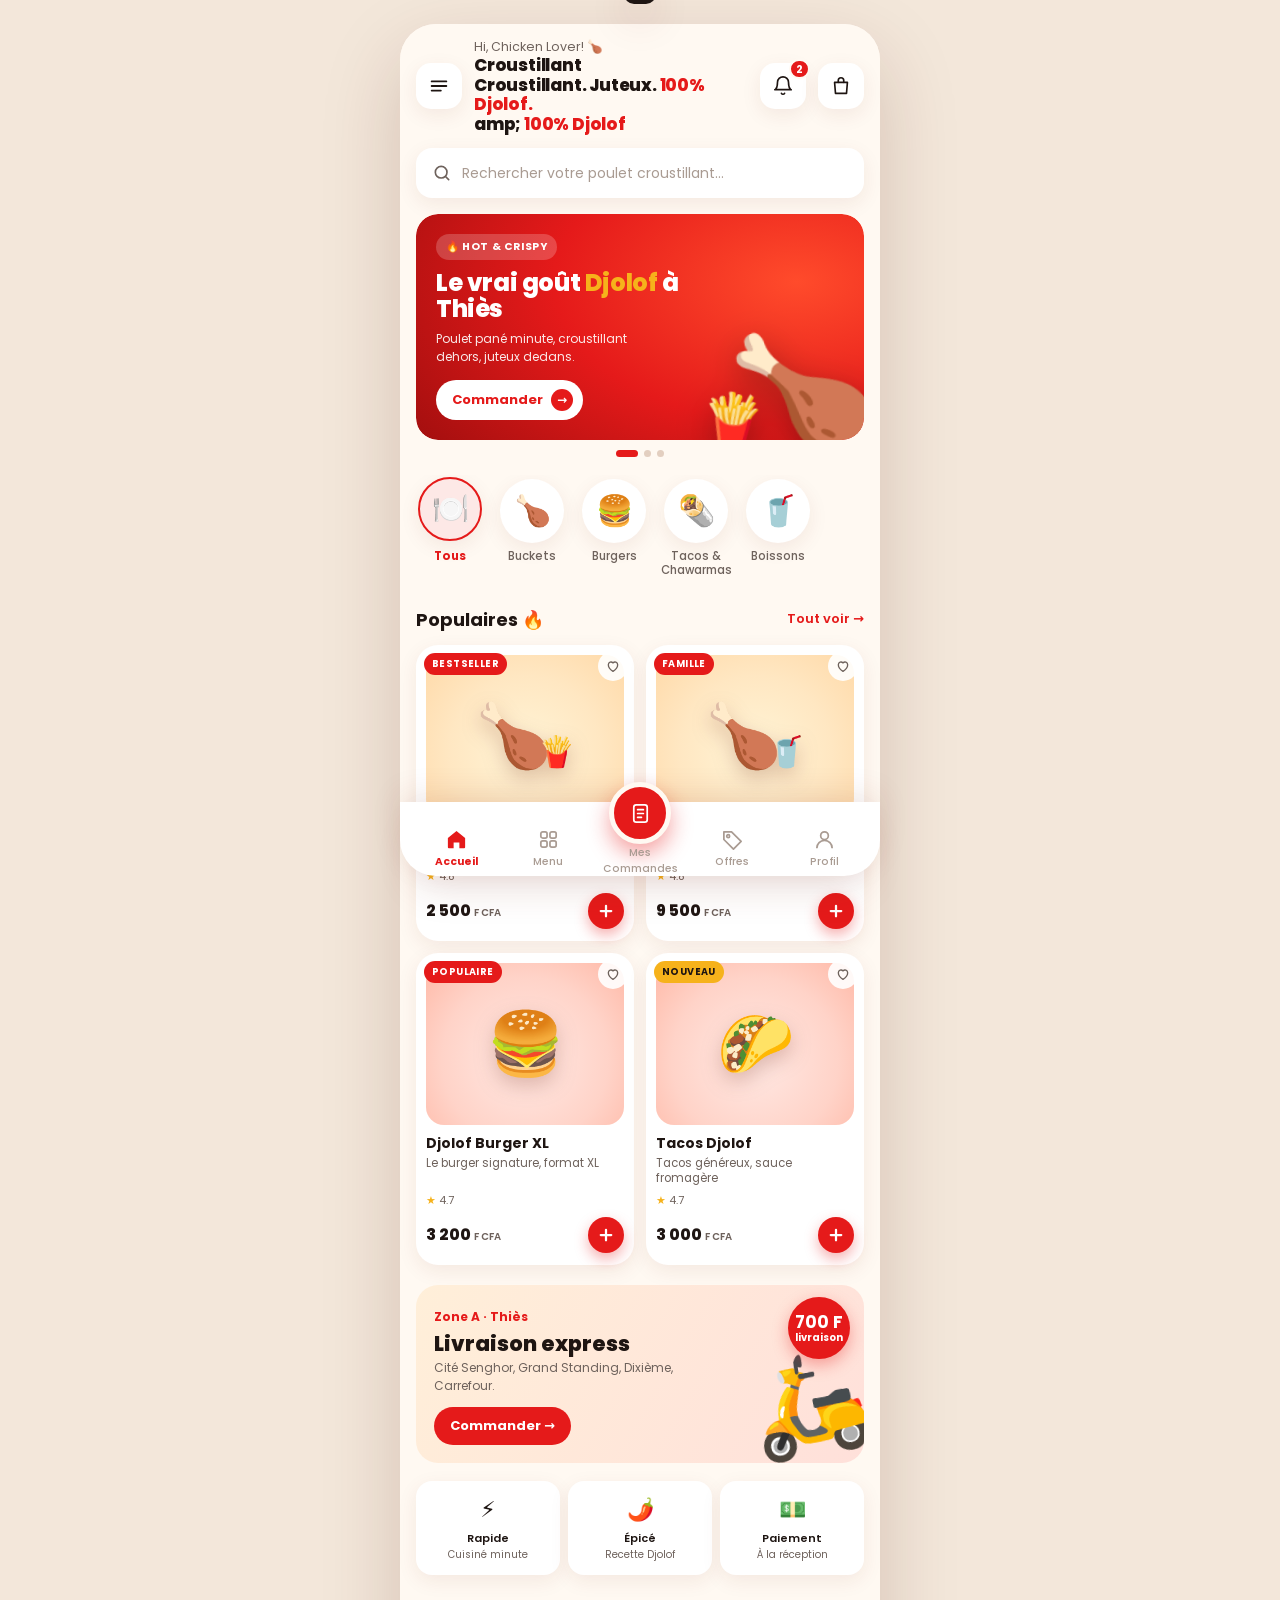
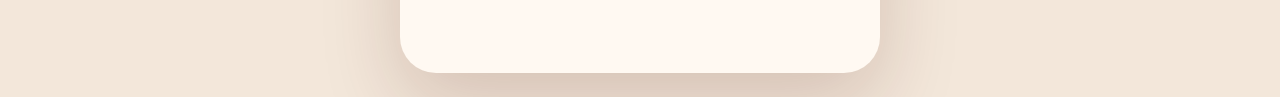
==== djolof-chicken/index.html @ 1ad6ba96 "Prototype d'application mobile Djolof Chicken Thiès Nouvelle interface façon application native (rou" ====
<!DOCTYPE html>
<html lang="fr">
<head>
  <meta charset="UTF-8">
  <meta name="viewport" content="width=device-width, initial-scale=1.0, viewport-fit=cover">
  <title>Djolof Chicken Thiès — Commander</title>
  <meta name="description" content="Commandez chez Djolof Chicken Thiès : buckets, burgers, tacos et chawarmas. Livraison dans Thiès ou retrait sur place, commande envoyée sur WhatsApp.">
  <meta name="theme-color" content="#E51A1A">
  <link rel="preconnect" href="https://fonts.googleapis.com">
  <link rel="preconnect" href="https://fonts.gstatic.com" crossorigin>
  <link href="https://fonts.googleapis.com/css2?family=Poppins:wght@400;500;600;700;800&display=swap" rel="stylesheet">

<style>
/* ═══════════════════════════════════════════════════════════
   DJOLOF CHICKEN THIÈS — prototype d'application mobile
   Couleurs : modifier uniquement ce bloc :root
   ═══════════════════════════════════════════════════════════ */
:root{
  --red:#E51A1A;          /* rouge Djolof */
  --red-dark:#B80F0F;
  --red-soft:#FDE8E6;
  --gold:#F6B21B;         /* jaune safran */
  --gold-soft:#FFF4D6;
  --cream:#FFF9F2;        /* fond crème ultra-clair */
  --white:#FFFFFF;
  --ink:#1E1512;
  --ink-2:#6E625C;
  --line:#F1E6DA;
  --green:#1FAF5A;
  --shadow:0 6px 20px rgba(120,40,20,.08);
  --shadow-lg:0 14px 40px rgba(120,40,20,.16);
  --r:22px;
  --nav-h:74px;
  --safe-b:env(safe-area-inset-bottom,0px);
}
*{box-sizing:border-box;margin:0;padding:0}
html{-webkit-text-size-adjust:100%}
html.lock{overflow:hidden}
body{
  font-family:'Poppins',system-ui,-apple-system,sans-serif;
  background:#F3E7DA;color:var(--ink);
  -webkit-font-smoothing:antialiased;
}
button,input,select,textarea{font:inherit;color:inherit}
button{cursor:pointer;border:0;background:none}
img{display:block;max-width:100%}
[hidden]{display:none!important}
:focus-visible{outline:3px solid var(--gold);outline-offset:2px}

/* ─── Cadre « application » : plein écran sur mobile, centré sur ordinateur ─── */
.app{
  position:relative;max-width:480px;min-height:100vh;margin:0 auto;
  background:var(--cream);
  padding-bottom:calc(var(--nav-h) + var(--safe-b) + 24px);
  overflow-x:hidden;
}
@media (min-width:520px){
  body{padding:24px 0}
  .app{min-height:calc(100vh - 48px);border-radius:36px;box-shadow:0 30px 80px rgba(80,20,10,.18)}
}

/* ─── En-tête ─── */
.top{
  position:sticky;top:0;z-index:30;
  background:linear-gradient(var(--cream) 80%,rgba(255,249,242,0));
  padding:calc(14px + env(safe-area-inset-top,0px)) 16px 10px;
}
.top-row{display:flex;align-items:center;gap:12px}
.icon-btn{
  position:relative;flex:none;width:46px;height:46px;border-radius:15px;
  display:grid;place-items:center;background:var(--white);box-shadow:var(--shadow);
}
.icon-btn svg{width:22px;height:22px}
.icon-btn .dot{
  position:absolute;top:-4px;right:-4px;min-width:20px;height:20px;padding:0 5px;border-radius:10px;
  background:var(--red);color:#fff;font-size:11px;font-weight:700;display:grid;place-items:center;
  border:2px solid var(--cream);
}
.icon-btn .dot.pop{animation:pop .35s ease}
@keyframes pop{50%{transform:scale(1.35)}}
.hello{flex:1;min-width:0}
.hello small{display:block;font-size:12.5px;color:var(--ink-2)}
.hello strong{display:block;font-size:17px;font-weight:800;line-height:1.15;letter-spacing:-.2px}
.hello strong em{font-style:normal;color:var(--red)}

.search{display:flex;gap:10px;margin-top:14px}
.search label{
  flex:1;display:flex;align-items:center;gap:10px;height:50px;padding:0 16px;
  background:var(--white);border-radius:16px;box-shadow:var(--shadow);
}
.search svg{width:20px;height:20px;flex:none;color:var(--ink-2)}
.search input{flex:1;min-width:0;border:0;outline:0;background:none;font-size:14px}
.search input::placeholder{color:#A99B92}

/* ─── Vues ─── */
.view{padding:0 16px}
.view-title{font-size:22px;font-weight:800;margin:8px 0 4px;letter-spacing:-.3px}
.view-sub{font-size:13px;color:var(--ink-2);margin-bottom:16px}
.sec-head{display:flex;align-items:center;justify-content:space-between;margin:22px 0 12px}
.sec-head h2{font-size:18px;font-weight:700}
.link{font-size:13px;font-weight:600;color:var(--red);display:inline-flex;align-items:center;gap:4px}

/* ─── Carrousel ─── */
.hero{position:relative;margin-top:6px}
.slides{
  display:flex;overflow-x:auto;scroll-snap-type:x mandatory;gap:12px;
  scrollbar-width:none;border-radius:var(--r);
}
.slides::-webkit-scrollbar{display:none}
.slide{
  position:relative;flex:0 0 100%;scroll-snap-align:start;min-height:190px;
  border-radius:var(--r);overflow:hidden;color:#fff;padding:20px;
  background:radial-gradient(120% 140% at 85% 30%,#FF4B2B 0%,var(--red) 45%,#8E0B0B 100%);
  display:flex;flex-direction:column;justify-content:center;
}
.slide.gold{background:radial-gradient(120% 140% at 85% 30%,#FFD15C 0%,var(--gold) 45%,#D9860B 100%);color:var(--ink)}
.slide.dark{background:radial-gradient(120% 140% at 85% 30%,#5A1A12 0%,#2A0D09 70%)}
.slide .tag{
  align-self:flex-start;font-size:10.5px;font-weight:700;letter-spacing:.6px;text-transform:uppercase;
  background:rgba(255,255,255,.2);padding:5px 10px;border-radius:20px;margin-bottom:10px;
}
.slide.gold .tag{background:rgba(255,255,255,.55)}
.slide h3{font-size:24px;font-weight:800;line-height:1.08;max-width:62%;letter-spacing:-.4px}
.slide h3 span{color:var(--gold)}
.slide.gold h3 span{color:var(--red)}
.slide p{font-size:12px;opacity:.9;margin:8px 0 14px;max-width:58%}
.slide .cta{
  align-self:flex-start;display:inline-flex;align-items:center;gap:8px;
  background:var(--white);color:var(--red);font-weight:700;font-size:13px;
  padding:9px 10px 9px 16px;border-radius:30px;
}
.slide .cta i{width:22px;height:22px;border-radius:50%;background:var(--red);color:#fff;display:grid;place-items:center;font-style:normal;font-size:12px}
.slide .art{
  position:absolute;right:-14px;bottom:-10px;font-size:118px;line-height:1;
  filter:drop-shadow(0 12px 18px rgba(0,0,0,.35));transform:rotate(-8deg);pointer-events:none;
}
.slide .art small{position:absolute;font-size:52px;left:-34px;bottom:14px;transform:rotate(12deg)}
.dots{display:flex;justify-content:center;gap:6px;margin-top:10px}
.dots button{width:7px;height:7px;border-radius:5px;background:#E3CFC0;transition:.25s}
.dots button.on{width:22px;background:var(--red)}

/* ─── Catégories (bulles) ─── */
.cats{
  display:flex;gap:14px;overflow-x:auto;padding:4px 16px 6px;margin:18px -16px 0;
  scrollbar-width:none;
}
.cats::-webkit-scrollbar{display:none}
.cat{flex:none;display:flex;flex-direction:column;align-items:center;gap:7px;width:68px}
.cat .bub{
  width:64px;height:64px;border-radius:50%;display:grid;place-items:center;font-size:30px;
  background:var(--white);box-shadow:var(--shadow);transition:.2s;border:2px solid transparent;
}
.cat span{font-size:11.5px;font-weight:500;text-align:center;line-height:1.2;color:var(--ink-2)}
.cat.on .bub{background:var(--red-soft);border-color:var(--red);transform:translateY(-2px)}
.cat.on span{color:var(--red);font-weight:700}

/* ─── Cartes produits ─── */
.grid{display:grid;grid-template-columns:repeat(2,minmax(0,1fr));gap:12px}
.dish{
  position:relative;background:var(--white);border-radius:var(--r);padding:10px 10px 12px;
  box-shadow:var(--shadow);display:flex;flex-direction:column;
}
.dish-img{
  position:relative;aspect-ratio:1/0.82;border-radius:18px;overflow:hidden;
  display:grid;place-items:center;
  background:radial-gradient(circle at 50% 60%,var(--gold-soft) 0%,#FFE7C2 55%,#FFD9A8 100%);
}
.dish-img.t-red{background:radial-gradient(circle at 50% 60%,#FFE9E4 0%,#FFD3C8 60%,#FFB8A6 100%)}
.dish-img.t-cool{background:radial-gradient(circle at 50% 60%,#EAF6FF 0%,#D5ECFB 60%,#BFE0F7 100%)}
.dish-img img{position:absolute;inset:0;width:100%;height:100%;object-fit:cover}
.dish-emo{font-size:62px;line-height:1;filter:drop-shadow(0 8px 10px rgba(120,40,20,.25))}
.dish-emo small{font-size:30px;margin-left:-14px;vertical-align:bottom}
.badge{
  position:absolute;top:8px;left:8px;z-index:1;font-size:9.5px;font-weight:700;letter-spacing:.4px;
  text-transform:uppercase;color:#fff;background:var(--red);padding:4px 8px;border-radius:12px;
}
.badge.gold{background:var(--gold);color:var(--ink)}
.fav{
  position:absolute;top:6px;right:6px;z-index:1;width:30px;height:30px;border-radius:50%;
  background:rgba(255,255,255,.9);display:grid;place-items:center;
}
.fav svg{width:16px;height:16px;color:var(--ink-2)}
.fav.on svg{color:var(--red);fill:var(--red)}
.dish-name{font-size:14px;font-weight:700;line-height:1.25;margin-top:10px}
.dish-desc{font-size:11.5px;color:var(--ink-2);line-height:1.35;margin-top:3px;flex:1}
.dish-rate{font-size:11px;color:var(--ink-2);margin-top:5px}
.dish-rate b{color:var(--gold)}
.dish-foot{display:flex;align-items:center;justify-content:space-between;margin-top:8px;gap:6px}
.price{font-size:15.5px;font-weight:800;white-space:nowrap}
.price small{font-size:10px;font-weight:600;color:var(--ink-2)}
.add{
  position:relative;flex:none;width:36px;height:36px;border-radius:50%;background:var(--red);color:#fff;
  display:grid;place-items:center;box-shadow:0 6px 14px rgba(229,26,26,.35);transition:transform .15s;
}
.add:active{transform:scale(.88)}
.add svg{width:18px;height:18px}
.add .qty{
  position:absolute;top:-6px;right:-6px;min-width:19px;height:19px;padding:0 4px;border-radius:10px;
  background:var(--gold);color:var(--ink);font-size:10.5px;font-weight:800;display:grid;place-items:center;
  border:2px solid var(--white);
}
.empty{grid-column:1/-1;text-align:center;padding:30px 10px;color:var(--ink-2);font-size:14px}
.empty b{display:block;font-size:40px;margin-bottom:6px}

/* ─── Bannière promo ─── */
.promo{
  position:relative;overflow:hidden;margin-top:20px;border-radius:var(--r);padding:18px;
  background:linear-gradient(120deg,#FFEFD9,#FFE0DA);
}
.promo small{font-size:12px;font-weight:700;color:var(--red)}
.promo h3{font-size:21px;font-weight:800;line-height:1.1;margin:4px 0;max-width:62%}
.promo p{font-size:12px;color:var(--ink-2);max-width:60%}
.promo .btn-sm{margin-top:12px}
.promo .art{position:absolute;right:-6px;bottom:-12px;font-size:96px;transform:rotate(-10deg)}
.promo .seal{
  position:absolute;top:12px;right:14px;width:62px;height:62px;border-radius:50%;background:var(--red);color:#fff;
  display:grid;place-items:center;text-align:center;font-size:10px;font-weight:700;line-height:1.1;
  box-shadow:0 6px 16px rgba(229,26,26,.35);z-index:1;
}
.promo .seal b{display:block;font-size:17px}
.btn-sm{
  display:inline-flex;align-items:center;gap:8px;background:var(--red);color:#fff;font-weight:700;
  font-size:13px;padding:9px 16px;border-radius:30px;
}

/* ─── Atouts ─── */
.perks{display:grid;grid-template-columns:repeat(3,1fr);gap:8px;margin-top:18px}
.perk{background:var(--white);border-radius:16px;padding:12px 8px;text-align:center;box-shadow:var(--shadow)}
.perk b{display:block;font-size:22px}
.perk span{display:block;font-size:11px;font-weight:600;margin-top:4px}
.perk small{display:block;font-size:10px;color:var(--ink-2)}

/* ─── Liste « Menu » ─── */
.menu-group h3{font-size:16px;font-weight:700;margin:20px 0 10px;display:flex;align-items:center;gap:8px}
.row{
  display:flex;gap:12px;align-items:center;background:var(--white);border-radius:18px;padding:10px;
  box-shadow:var(--shadow);margin-bottom:10px;
}
.row .dish-img{width:84px;flex:none;aspect-ratio:1;border-radius:14px}
.row .dish-emo{font-size:40px}
.row .dish-emo small{font-size:20px;margin-left:-8px}
.row-main{flex:1;min-width:0}
.row-main .dish-name{margin-top:0}
.row .dish-foot{margin-top:6px}

/* ─── Offres / Commandes / Profil ─── */
.card{background:var(--white);border-radius:var(--r);padding:16px;box-shadow:var(--shadow);margin-bottom:12px}
.offer{display:flex;gap:14px;align-items:center;color:#fff;background:linear-gradient(120deg,var(--red),#FF5A36)}
.offer.gold{background:linear-gradient(120deg,var(--gold),#FFD15C);color:var(--ink)}
.offer.dark{background:linear-gradient(120deg,#2A0D09,#5A1A12)}
.offer .big{font-size:52px;flex:none}
.offer h4{font-size:16px;font-weight:800}
.offer p{font-size:12px;opacity:.9;margin:3px 0 10px}
.offer .btn-sm{background:#fff;color:var(--red)}
.hist-top{display:flex;justify-content:space-between;align-items:center;gap:8px}
.hist-ref{font-weight:800;font-size:15px}
.hist-date{font-size:11.5px;color:var(--ink-2)}
.pill{font-size:10.5px;font-weight:700;padding:4px 9px;border-radius:12px;background:var(--gold-soft);color:#9A6A00;white-space:nowrap}
.hist-lines{font-size:12.5px;color:var(--ink-2);margin:10px 0;line-height:1.55}
.hist-foot{display:flex;justify-content:space-between;align-items:center;border-top:1px dashed var(--line);padding-top:10px}
.hist-foot b{font-size:15px}
.ghost{
  display:inline-flex;align-items:center;justify-content:center;gap:6px;font-weight:600;font-size:13px;
  padding:9px 16px;border-radius:30px;border:1.5px solid var(--red);color:var(--red);background:transparent;
}
.profile-head{display:flex;align-items:center;gap:14px}
.avatar{width:62px;height:62px;border-radius:50%;background:var(--red-soft);display:grid;place-items:center;font-size:30px}
.profile-head h3{font-size:18px;font-weight:800}
.profile-head p{font-size:12.5px;color:var(--ink-2)}
.info-list{list-style:none}
.info-list li{display:flex;gap:12px;align-items:center;padding:12px 0;border-bottom:1px solid var(--line);font-size:13.5px}
.info-list li:last-child{border-bottom:0}
.info-list li > b{font-size:20px;width:28px;text-align:center}
.info-list small{display:block;color:var(--ink-2);font-size:11.5px}
.info-list a{color:inherit;text-decoration:none}

/* ─── Barre panier flottante ─── */
.cartbar{
  position:fixed;z-index:35;left:50%;transform:translate(-50%,140%);
  bottom:calc(var(--nav-h) + var(--safe-b) + 14px);
  width:min(448px,calc(100% - 32px));display:flex;align-items:center;gap:12px;
  background:var(--ink);color:#fff;border-radius:18px;padding:10px 10px 10px 14px;
  box-shadow:var(--shadow-lg);transition:transform .35s cubic-bezier(.2,.9,.3,1.2);
}
.cartbar.on{transform:translate(-50%,0)}
.cartbar .cb-ico{width:38px;height:38px;border-radius:12px;background:var(--red);display:grid;place-items:center;font-size:18px}
.cartbar .cb-txt{flex:1;text-align:left;font-size:12px;line-height:1.3;opacity:.85}
.cartbar .cb-txt b{display:block;font-size:15px;opacity:1}
.cartbar .cb-go{background:var(--gold);color:var(--ink);font-weight:700;font-size:13px;padding:10px 14px;border-radius:12px}

/* ─── Barre de navigation inférieure ─── */
.nav{
  position:fixed;z-index:40;left:50%;transform:translateX(-50%);bottom:0;
  width:min(480px,100%);height:calc(var(--nav-h) + var(--safe-b));padding:0 10px var(--safe-b);
  background:var(--white);border-radius:26px 26px 0 0;box-shadow:0 -8px 30px rgba(120,40,20,.1);
  display:grid;grid-template-columns:repeat(5,1fr);align-items:center;
}
@media (min-width:520px){.nav{bottom:24px;border-radius:0 0 36px 36px}.cartbar{bottom:calc(var(--nav-h) + 38px)}}
.nav button{display:flex;flex-direction:column;align-items:center;gap:3px;font-size:10.5px;font-weight:500;color:#A99B92}
.nav button svg{width:23px;height:23px}
.nav button.on{color:var(--red);font-weight:700}
.nav .center{position:relative;top:-18px}
.nav .center .fab{
  width:62px;height:62px;border-radius:50%;background:var(--red);color:#fff;display:grid;place-items:center;
  box-shadow:0 10px 22px rgba(229,26,26,.4);border:5px solid var(--cream);
}
.nav .center.on .fab{background:var(--red-dark)}
.nav .center span{margin-top:-2px}

/* ─── Tiroir menu (bouton ☰) ─── */
.drawer{position:fixed;inset:0;z-index:60;visibility:hidden}
.drawer.open{visibility:visible}
.veil{position:absolute;inset:0;background:rgba(30,21,18,.45);opacity:0;transition:opacity .3s}
.drawer.open .veil,.sheet.open .veil{opacity:1}
.drawer-panel{
  position:absolute;top:0;bottom:0;left:0;width:min(300px,82%);background:var(--cream);
  padding:calc(24px + env(safe-area-inset-top,0px)) 20px 24px;transform:translateX(-100%);transition:transform .3s;
  display:flex;flex-direction:column;gap:6px;
}
.drawer.open .drawer-panel{transform:none}
.brand-mark{display:flex;align-items:center;gap:10px;margin-bottom:18px}
.brand-mark .logo{width:48px;height:48px;border-radius:14px;background:var(--red);display:grid;place-items:center;font-size:26px}
.brand-mark b{display:block;font-size:17px;font-weight:800;line-height:1.1}
.brand-mark small{font-size:11.5px;color:var(--ink-2)}
.drawer-panel a,.drawer-panel button.dl{
  display:flex;align-items:center;gap:12px;padding:12px;border-radius:14px;font-size:14px;font-weight:600;
  color:var(--ink);text-decoration:none;text-align:left;
}
.drawer-panel a:hover,.drawer-panel button.dl:hover{background:var(--white)}
.drawer-foot{margin-top:auto;font-size:11.5px;color:var(--ink-2);line-height:1.5}

/* ─── Panier : feuille coulissante ─── */
.sheet{position:fixed;inset:0;z-index:70;visibility:hidden}
.sheet.open{visibility:visible}
.sheet-panel{
  position:absolute;left:50%;bottom:0;width:min(480px,100%);max-height:94vh;max-height:94dvh;
  background:var(--cream);border-radius:28px 28px 0 0;display:flex;flex-direction:column;
  transform:translate(-50%,100%);transition:transform .38s cubic-bezier(.2,.9,.3,1);
}
.sheet.open .sheet-panel{transform:translate(-50%,0)}
.grab{width:44px;height:5px;border-radius:3px;background:#E3CFC0;margin:10px auto 0}
.sheet-top{display:flex;align-items:center;justify-content:space-between;padding:10px 18px 12px}
.sheet-top h3{font-size:19px;font-weight:800}
.x{width:38px;height:38px;border-radius:12px;background:var(--white);box-shadow:var(--shadow);font-size:16px}
.sheet-scroll{flex:1;overflow-y:auto;padding:0 16px 16px;overscroll-behavior:contain}
.block{background:var(--white);border-radius:20px;padding:14px;box-shadow:var(--shadow);margin-bottom:12px}
.block-label{display:flex;align-items:center;gap:8px;font-size:12px;font-weight:700;text-transform:uppercase;letter-spacing:.5px;color:var(--ink-2);margin-bottom:10px}
.line{display:flex;align-items:center;gap:10px;padding:8px 0;border-bottom:1px solid var(--line)}
.line:last-of-type{border-bottom:0}
.line .thumb{width:48px;height:48px;border-radius:12px;flex:none;display:grid;place-items:center;font-size:26px;background:var(--gold-soft);overflow:hidden}
.line .thumb img{width:100%;height:100%;object-fit:cover}
.line-name{flex:1;min-width:0;font-size:13.5px;font-weight:600;line-height:1.25}
.line-name small{display:block;font-weight:700;color:var(--red);font-size:12.5px;margin-top:2px}
.stepper{display:flex;align-items:center;gap:2px;background:var(--cream);border-radius:20px;padding:3px}
.stepper button{width:28px;height:28px;border-radius:50%;background:var(--white);font-weight:700;font-size:16px;box-shadow:0 2px 6px rgba(0,0,0,.06)}
.stepper button[data-inc]{background:var(--red);color:#fff}
.stepper b{min-width:24px;text-align:center;font-size:13.5px}
.trash{width:30px;height:30px;border-radius:50%;color:#A99B92;display:grid;place-items:center}
.trash svg{width:17px;height:17px}
.sum{display:flex;justify-content:space-between;font-size:13.5px;color:var(--ink-2);margin-top:8px}
.sum small{font-size:11.5px}
.total{display:flex;justify-content:space-between;align-items:baseline;border-top:1.5px dashed var(--line);margin-top:10px;padding-top:10px;font-weight:700}
.total b{font-size:20px;color:var(--red);font-weight:800}
.field{display:block;margin-bottom:10px}
.field > span{display:block;font-size:12.5px;font-weight:600;margin-bottom:5px}
.field input,.field select,.field textarea{
  width:100%;border:1.5px solid var(--line);background:var(--cream);border-radius:14px;padding:12px 14px;font-size:14px;outline:0;
  appearance:none;-webkit-appearance:none;
}
.field select{background-image:url("data:image/svg+xml,%3Csvg xmlns='http://www.w3.org/2000/svg' width='12' height='8' viewBox='0 0 12 8'%3E%3Cpath d='M1 1l5 5 5-5' stroke='%236E625C' stroke-width='2' fill='none'/%3E%3C/svg%3E");background-repeat:no-repeat;background-position:right 14px center;padding-right:36px}
.field input:focus,.field select:focus,.field textarea:focus{border-color:var(--red);background:#fff}
.field textarea{resize:vertical;min-height:64px}
.err{display:none;font-size:11.5px;color:var(--red);font-weight:600;margin-top:5px}
.is-bad .err,.is-bad + .err{display:block}
.field.is-bad input,.field.is-bad select{border-color:var(--red);background:#FFF5F4}
.opts{display:grid;grid-template-columns:1fr 1fr;gap:10px}
.opt input{position:absolute;opacity:0;pointer-events:none}
.opt span{
  display:flex;flex-direction:column;align-items:center;text-align:center;gap:4px;padding:14px 8px;border-radius:16px;
  border:2px solid var(--line);background:var(--cream);font-weight:700;font-size:13.5px;cursor:pointer;transition:.2s;height:100%;
}
.opt span b{font-size:26px}
.opt span small{font-weight:500;font-size:11px;color:var(--ink-2)}
.opt input:checked + span{border-color:var(--red);background:var(--red-soft);color:var(--red)}
.opt input:focus-visible + span{outline:3px solid var(--gold);outline-offset:2px}
.opts.is-bad .opt span{border-color:#F5A3A3}
.sub-fields{margin-top:12px}
.pickup{margin-top:12px;display:flex;gap:10px;align-items:flex-start;background:var(--gold-soft);border-radius:14px;padding:12px;font-size:12.5px;line-height:1.45}
.pickup b{font-size:20px}
.fee-hint{font-size:11.5px;color:var(--ink-2);margin-top:-4px;margin-bottom:6px}
.sheet-foot{padding:12px 16px calc(14px + var(--safe-b));background:var(--white);border-radius:24px 24px 0 0;box-shadow:0 -8px 24px rgba(120,40,20,.08)}
.send{
  width:100%;display:flex;align-items:center;justify-content:center;gap:10px;min-height:56px;border-radius:18px;
  background:var(--red);color:#fff;font-weight:800;font-size:14px;letter-spacing:.2px;text-transform:uppercase;text-decoration:none;
  box-shadow:0 10px 22px rgba(229,26,26,.35);padding:0 14px;
}
.send svg{width:22px;height:22px;flex:none}
.send-hint{font-size:11px;color:var(--ink-2);text-align:center;margin-top:8px}
.done{text-align:center;padding:24px 8px}
.done .big{font-size:64px}
.done h4{font-size:20px;font-weight:800;margin:6px 0}
.done p{font-size:13.5px;color:var(--ink-2);line-height:1.5}
.done .ref{display:inline-block;font-weight:800;color:var(--red);background:var(--red-soft);padding:2px 8px;border-radius:8px}
.done-actions{display:flex;flex-direction:column;gap:10px;margin-top:20px}

/* ─── Toast ─── */
.toast{
  position:fixed;z-index:80;left:50%;top:calc(16px + env(safe-area-inset-top,0px));transform:translate(-50%,-160%);
  background:var(--ink);color:#fff;font-size:13px;font-weight:600;padding:10px 16px;border-radius:14px;
  box-shadow:var(--shadow-lg);transition:transform .3s;max-width:calc(100% - 32px);text-align:center;
}
.toast.on{transform:translate(-50%,0)}

@media (max-width:360px){
  .grid{gap:9px}
  .dish-emo{font-size:52px}
  .price{font-size:14px}
  .slide h3{font-size:21px}
}
@media (prefers-reduced-motion:reduce){*{transition:none!important;animation:none!important;scroll-behavior:auto!important}}
</style>
</head>
<body>
<div class="app" id="app">

  <!-- ─── En-tête ─── -->
  <header class="top">
    <div class="top-row">
      <button class="icon-btn" type="button" id="menuBtn" aria-label="Ouvrir le menu" aria-controls="drawer">
        <svg viewBox="0 0 24 24" fill="none" stroke="currentColor" stroke-width="2" stroke-linecap="round"><path d="M4 7h16M4 12h16M4 17h10"/></svg>
      </button>
      <div class="hello">
        <small>Hi, Chicken Lover! 🍗</small>
        <strong>Croustillant <strong>Croustillant. Juteux. <em>100% Djolof.</em></strong>amp; <em>100% Djolof</em></strong>
      </div>
      <button class="icon-btn" type="button" id="notifBtn" aria-label="Notifications : voir les offres">
        <svg viewBox="0 0 24 24" fill="none" stroke="currentColor" stroke-width="1.8" stroke-linecap="round" stroke-linejoin="round"><path d="M6 8a6 6 0 1 1 12 0c0 7 3 8 3 8H3s3-1 3-8"/><path d="M10.3 20a1.9 1.9 0 0 0 3.4 0"/></svg>
        <span class="dot">2</span>
      </button>
      <button class="icon-btn" type="button" id="bagBtn" aria-label="Ouvrir le panier" aria-controls="sheet">
        <svg viewBox="0 0 24 24" fill="none" stroke="currentColor" stroke-width="1.8" stroke-linecap="round" stroke-linejoin="round"><path d="M5 8h14l-1 12H6Z"/><path d="M9 8V6a3 3 0 0 1 6 0v2"/></svg>
        <span class="dot" id="bagCount" hidden>0</span>
      </button>
    </div>
    <div class="search" role="search">
      <label>
        <svg viewBox="0 0 24 24" fill="none" stroke="currentColor" stroke-width="2" stroke-linecap="round"><circle cx="11" cy="11" r="7"/><path d="m20 20-3.5-3.5"/></svg>
        <input type="search" id="q" placeholder="Rechercher votre poulet croustillant..." aria-label="Rechercher un plat" autocomplete="off">
      </label>
    </div>
  </header>

  <!-- ─── Vues (construites par le script) ─── -->
  <main>
    <section class="view" data-view="home" id="vHome"></section>
    <section class="view" data-view="menu" id="vMenu" hidden></section>
    <section class="view" data-view="orders" id="vOrders" hidden></section>
    <section class="view" data-view="offers" id="vOffers" hidden></section>
    <section class="view" data-view="profile" id="vProfile" hidden></section>
  </main>
</div>

<!-- ─── Barre panier flottante ─── -->
<button class="cartbar" id="cartbar" type="button" aria-controls="sheet">
  <span class="cb-ico">🛍️</span>
  <span class="cb-txt" id="cartbarTxt" aria-live="polite"></span>
  <span class="cb-go">Voir le panier →</span>
</button>

<!-- ─── Barre de navigation ─── -->
<nav class="nav" aria-label="Navigation principale">
  <button type="button" data-go="home" class="on" aria-current="page">
    <svg viewBox="0 0 24 24" fill="currentColor"><path d="M3 10.5 12 3l9 7.5V20a1 1 0 0 1-1 1h-5v-6h-6v6H4a1 1 0 0 1-1-1Z"/></svg>Accueil
  </button>
  <button type="button" data-go="menu">
    <svg viewBox="0 0 24 24" fill="none" stroke="currentColor" stroke-width="1.8"><rect x="4" y="4" width="6.5" height="6.5" rx="2"/><rect x="13.5" y="4" width="6.5" height="6.5" rx="2"/><rect x="4" y="13.5" width="6.5" height="6.5" rx="2"/><rect x="13.5" y="13.5" width="6.5" height="6.5" rx="2"/></svg>Menu
  </button>
  <button type="button" data-go="orders" class="center">
    <span class="fab"><svg viewBox="0 0 24 24" fill="none" stroke="currentColor" stroke-width="1.8" stroke-linecap="round"><rect x="5" y="3" width="14" height="18" rx="2.5"/><path d="M9 8h6M9 12h6M9 16h4"/></svg></span>
    <span>Mes Commandes</span>
  </button>
  <button type="button" data-go="offers">
    <svg viewBox="0 0 24 24" fill="none" stroke="currentColor" stroke-width="1.8" stroke-linejoin="round"><path d="M3 12V4h8l10 10-8 8Z"/><circle cx="7.5" cy="8.5" r="1.5"/></svg>Offres
  </button>
  <button type="button" data-go="profile">
    <svg viewBox="0 0 24 24" fill="none" stroke="currentColor" stroke-width="1.8"><circle cx="12" cy="8" r="4"/><path d="M4 21a8 8 0 0 1 16 0"/></svg>Profil
  </button>
</nav>

<!-- ─── Tiroir latéral ─── -->
<div class="drawer" id="drawer" aria-hidden="true">
  <div class="veil" data-close-drawer></div>
  <aside class="drawer-panel" role="dialog" aria-modal="true" aria-label="Menu">
    <div class="brand-mark"><span class="logo">🍗</span><span><b>Djolof Chicken</b><small>Thiès · EDK Oil, Route de Dakar</small></span></div>
    <button class="dl" type="button" data-go="home">🏠 Accueil</button>
    <button class="dl" type="button" data-go="menu">📋 Toute la carte</button>
    <button class="dl" type="button" data-go="orders">🧾 Mes commandes</button>
    <button class="dl" type="button" data-go="offers">🏷️ Offres</button>
    <a id="callLink" href="#">📞 Appeler le restaurant</a>
    <a id="mapLink" href="#" target="_blank" rel="noopener">📍 Itinéraire</a>
    <p class="drawer-foot">Prototype de démonstration — commande transmise sur WhatsApp, paiement à la réception.</p>
  </aside>
</div>

<!-- ─── Panier + formulaire (feuille) ─── -->
<div class="sheet" id="sheet" aria-hidden="true">
  <div class="veil" data-close></div>
  <section class="sheet-panel" role="dialog" aria-modal="true" aria-labelledby="coTitle">
    <div class="grab" aria-hidden="true"></div>
    <div class="sheet-top"><h3 id="coTitle">Mon panier 🛍️</h3><button class="x" type="button" data-close aria-label="Fermer">✕</button></div>
    <div class="sheet-scroll" id="coScroll">
      <form id="coForm" novalidate>
        <div class="block">
          <span class="block-label">🍗 Mes plats</span>
          <div id="coLines"></div>
          <div class="sum"><span>Sous-total</span><span id="coSub"></span></div>
          <div class="sum"><span>Livraison <small id="coZoneName"></small></span><span id="coFee"></span></div>
          <div class="total"><span>Total à payer</span><b id="coTotal"></b></div>
        </div>

        <div class="block">
          <span class="block-label">👤 Mes coordonnées</span>
          <label class="field"><span>Nom complet</span><input name="name" autocomplete="name" placeholder="Ex. Awa Ndiaye" required><p class="err">Indiquez votre nom.</p></label>
          <label class="field"><span>Téléphone</span><input name="phone" type="tel" inputmode="tel" autocomplete="tel" placeholder="77 123 45 67" required><p class="err">Numéro sénégalais à 9 chiffres, ex. 77 123 45 67.</p></label>
        </div>

        <div class="block">
          <span class="block-label" id="lblMode">🛵 Livraison ou retrait ?</span>
          <div class="opts" role="radiogroup" aria-labelledby="lblMode">
            <label class="opt"><input type="radio" name="mode" value="livraison"><span><b>🛵</b>Livraison<small>À domicile dans Thiès</small></span></label>
            <label class="opt"><input type="radio" name="mode" value="retrait"><span><b>🏪</b>Retrait<small>Sur place · gratuit</small></span></label>
          </div>
          <p class="err" id="modeErr">Choisissez livraison ou retrait.</p>
          <div class="sub-fields" id="delivFields" hidden>
            <label class="field"><span>Quartier</span><select name="zone" id="zoneSel"></select><p class="err">Choisissez votre quartier.</p></label>
            <p class="fee-hint" id="feeHint"></p>
            <label class="field"><span>Adresse / repère (facultatif)</span><input name="addr" placeholder="Ex. près de la pharmacie, maison bleue"></label>
          </div>
          <div class="pickup" id="pickupInfo" hidden></div>
        </div>

        <div class="block">
          <span class="block-label">📝 Note pour la cuisine</span>
          <label class="field"><span>Une précision ? (facultatif)</span><textarea name="note" rows="2" placeholder="Ex. bien épicé, sans oignons, sauce à part…"></textarea></label>
        </div>
      </form>
    </div>
    <div class="sheet-foot" id="coFoot">
      <button class="send" type="submit" form="coForm">
        <svg viewBox="0 0 24 24" fill="currentColor" aria-hidden="true"><path d="M12 2a10 10 0 0 0-8.6 15.1L2 22l5-1.3A10 10 0 1 0 12 2Zm0 18.2a8.2 8.2 0 0 1-4.2-1.2l-.3-.2-3 .8.8-2.9-.2-.3A8.2 8.2 0 1 1 12 20.2Zm4.5-6.1c-.2-.1-1.5-.7-1.7-.8-.2-.1-.4-.1-.6.1l-.8 1c-.1.2-.3.2-.5.1a6.7 6.7 0 0 1-3.3-2.9c-.2-.4.2-.4.7-1.3.1-.2 0-.3 0-.4l-.8-1.9c-.2-.5-.4-.4-.6-.4h-.5a1 1 0 0 0-.7.3 3 3 0 0 0-.9 2.2 5.2 5.2 0 0 0 1.1 2.8 11.9 11.9 0 0 0 4.6 4c1.7.7 2.4.8 3.2.7.5-.1 1.5-.6 1.7-1.2.2-.6.2-1.1.2-1.2l-.4-.2Z"/></svg>
        Valider ma commande via WhatsApp
      </button>
      <p class="send-hint">WhatsApp s'ouvre avec votre ticket — il reste à appuyer sur Envoyer.</p>
    </div>
  </section>
</div>

<div class="toast" id="toast" role="status" aria-live="polite"></div>

<script>
/* ═══════════════════════════════════════════════════════════
   1 · DONNÉES DU RESTAURANT — seule partie à modifier
   ═══════════════════════════════════════════════════════════ */
const DATA = {
  brand: 'Djolof Chicken Thiès',
  whatsapp: '221339511434',               // format 221XXXXXXXXX, sans + ni espaces
  phoneHref: 'tel:+221339511434',
  mapsUrl: 'https://www.google.com/maps/search/?api=1&query=Djolof+Chicken+EDK+Oil+Thi%C3%A8s',
  refPrefix: 'DC',
  pickup: { name: 'Retrait sur place', address: 'EDK Oil Thiès, Route de Dakar / Nguinth' },
  zones: [
    { name: 'Zone A', fee: 700,  quartiers: ['Cité Senghor', 'Grand Standing', 'Dixième', 'Carrefour'] },
    { name: 'Zone B', fee: 1000, quartiers: ['Nguinth', 'Keur Mame Elhadji', 'Thialy'] }
  ],
  cats: [
    { id: 'all',    label: 'Tous',              icon: '🍽️' },
    { id: 'bucket', label: 'Buckets',           icon: '🍗' },
    { id: 'burger', label: 'Burgers',           icon: '🍔' },
    { id: 'tacos',  label: 'Tacos & Chawarmas', icon: '🌯' },
    { id: 'drink',  label: 'Boissons',          icon: '🥤' }
  ],
  /* img : chemin d'une vraie photo (ex. 'images/menu-classic.jpg') ; sinon l'emoji sert d'illustration */
  items: [
    { id: 'classic',  cat: 'bucket', name: 'Menu Classic',        desc: '2 pcs poulet + frites + canette',        price: 2500,  emo: '🍗', side: '🍟', badge: 'Bestseller', rate: '4.8', img: '' },
    { id: 'family1',  cat: 'bucket', name: 'Menu Family 1',       desc: '8 pcs poulet + frites + boisson GM',     price: 9500,  emo: '🍗', side: '🥤', badge: 'Famille',    rate: '4.8', img: '' },
    { id: 'family2',  cat: 'bucket', name: 'Menu Family 2',       desc: '15 pcs poulet + frites + boisson GM',    price: 16500, emo: '🍗', side: '🍗', badge: 'XXL',        rate: '4.9', img: '' },
    { id: 'popcorn',  cat: 'bucket', name: 'Poulet Pop-Corn',     desc: 'Grand modèle, facile à emporter',        price: 2500,  emo: '🍿', side: '🍗', badge: '',           rate: '4.6', img: '' },
    { id: 'burgerxl', cat: 'burger', name: 'Djolof Burger XL',    desc: 'Le burger signature, format XL',         price: 3200,  emo: '🍔', side: '',   badge: 'Populaire',  rate: '4.7', img: '', tint: 'red' },
    { id: 'cheese',   cat: 'burger', name: 'Cheese Burger Simple',desc: 'Steak, cheddar fondant, sauce maison',   price: 1500,  emo: '🍔', side: '🧀', badge: '',           rate: '4.5', img: '', tint: 'red' },
    { id: 'tacos',    cat: 'tacos',  name: 'Tacos Djolof',        desc: 'Tacos généreux, sauce fromagère',        price: 3000,  emo: '🌮', side: '',   badge: 'Nouveau',    rate: '4.7', img: '', tint: 'red' },
    { id: 'chawarma', cat: 'tacos',  name: 'Chawarma Royal',      desc: 'Chawarma garni + œuf',                   price: 1800,  emo: '🌯', side: '🥚', badge: '',           rate: '4.6', img: '', tint: 'red' },
    /* ⚠ Boissons : prix indicatifs à confirmer avec le restaurant */
    { id: 'canette',  cat: 'drink',  name: 'Canette 33 cl',       desc: 'Coca, Fanta ou Sprite',                  price: 500,   emo: '🥤', side: '',   badge: '',           rate: '',    img: '', tint: 'cool' },
    { id: 'bissap',   cat: 'drink',  name: 'Jus de Bissap',       desc: 'Jus local bien frais',                   price: 500,   emo: '🧃', side: '',   badge: '',           rate: '',    img: '', tint: 'cool' },
    { id: 'eau',      cat: 'drink',  name: 'Eau minérale 50 cl',  desc: 'Bouteille fraîche',                      price: 300,   emo: '💧', side: '',   badge: '',           rate: '',    img: '', tint: 'cool' }
  ],
  popular: ['classic', 'family1', 'burgerxl', 'tacos']
};

/* ═══════════════════════════════════════════════════════════
   2 · MOTEUR DE COMMANDE — même logique que La Casablancaise
   (panier, logistique, frais par quartier, ticket WhatsApp)
   ═══════════════════════════════════════════════════════════ */
(() => {
  const $ = (s, c = document) => c.querySelector(s);
  const $$ = (s, c = document) => [...c.querySelectorAll(s)];
  const esc = (t) => String(t).replace(/[&<>"]/g, (c) => ({ '&': '&amp;', '<': '&lt;', '>': '&gt;', '"': '&quot;' }[c]));
  const fcfa = (n) => n.toLocaleString('fr-FR').replace(/ | /g, ' ') + ' F CFA';
  const byId = Object.fromEntries(DATA.items.map((i) => [i.id, i]));
  const cart = {};                                         // id → quantité
  const favs = new Set();
  let currentCat = 'all', query = '';

  // stockage local facultatif (historique, profil) : l'app marche sans
  const store = {
    get(k, d) { try { const v = localStorage.getItem('djolof:' + k); return v ? JSON.parse(v) : d; } catch (e) { return d; } },
    set(k, v) { try { localStorage.setItem('djolof:' + k, JSON.stringify(v)); } catch (e) { /* navigation privée */ } }
  };

  const PLUS = '<svg viewBox="0 0 24 24" fill="none" stroke="currentColor" stroke-width="3" stroke-linecap="round"><path d="M12 5v14M5 12h14"/></svg>';
  const HEART = '<svg viewBox="0 0 24 24" fill="none" stroke="currentColor" stroke-width="2"><path d="M12 20s-7-4.4-7-10a4 4 0 0 1 7-2.6A4 4 0 0 1 19 10c0 5.6-7 10-7 10Z"/></svg>';
  const TRASH = '<svg viewBox="0 0 24 24" fill="none" stroke="currentColor" stroke-width="1.8" stroke-linecap="round"><path d="M4 7h16M10 11v6M14 11v6M6 7l1 13h10l1-13M9 7V4h6v3"/></svg>';

  /* ─── Rendu des visuels et cartes ─── */
  const visual = (i, cls = '') => `<div class="dish-img ${i.tint ? 't-' + i.tint : ''} ${cls}">
      <span class="dish-emo" aria-hidden="true">${i.emo}${i.side ? `<small>${i.side}</small>` : ''}</span>
      ${i.img ? `<img src="${esc(i.img)}" alt="${esc(i.name)}" loading="lazy" onerror="this.remove()">` : ''}
    </div>`;
  const addBtn = (i) => `<button class="add" type="button" data-inc="${esc(i.id)}" aria-label="Ajouter ${esc(i.name)} au panier">${PLUS}<span class="qty" data-qty="${esc(i.id)}" hidden></span></button>`;
  const rate = (i) => i.rate ? `<p class="dish-rate"><b>★</b> ${i.rate}</p>` : '';

  const card = (i) => `
    <article class="dish" data-id="${esc(i.id)}" data-cat="${esc(i.cat)}">
      ${i.badge ? `<span class="badge${i.badge === 'Nouveau' ? ' gold' : ''}">${esc(i.badge)}</span>` : ''}
      <button class="fav" type="button" data-fav="${esc(i.id)}" aria-label="Ajouter ${esc(i.name)} aux favoris" aria-pressed="false">${HEART}</button>
      ${visual(i)}
      <h3 class="dish-name">${esc(i.name)}</h3>
      <p class="dish-desc">${esc(i.desc)}</p>
      ${rate(i)}
      <div class="dish-foot"><span class="price">${fcfa(i.price).replace(' F CFA', ' <small>F CFA</small>')}</span>${addBtn(i)}</div>
    </article>`;

  const row = (i) => `
    <article class="row dish" data-id="${esc(i.id)}" data-cat="${esc(i.cat)}">
      ${visual(i)}
      <div class="row-main">
        <h4 class="dish-name">${esc(i.name)}</h4>
        <p class="dish-desc">${esc(i.desc)}</p>
        <div class="dish-foot"><span class="price">${fcfa(i.price).replace(' F CFA', ' <small>F CFA</small>')}</span>${addBtn(i)}</div>
      </div>
    </article>`;

  const catBubbles = (scope) => `<div class="cats" role="group" aria-label="Catégories">
    ${DATA.cats.map((c) => `<button type="button" class="cat${c.id === currentCat ? ' on' : ''}" data-cat="${c.id}" data-scope="${scope}" aria-pressed="${c.id === currentCat}"><span class="bub" aria-hidden="true">${c.icon}</span><span>${esc(c.label)}</span></button>`).join('')}
  </div>`;

  /* ─── Vue Accueil ─── */
  const slides = [
    { cls: '', tag: '🔥 Hot & Crispy', h: 'Le vrai goût <span>Djolof</span> à Thiès', p: 'Poulet pané minute, croustillant dehors, juteux dedans.', cta: 'Commander', go: 'bucket', art: '🍗', small: '🍟' },
    { cls: 'gold', tag: '👨‍👩‍👧‍👦 En famille', h: 'Menu Family 2 : <span>15 pièces</span>', p: 'Frites + boisson grand modèle, pour toute la tribu.', cta: 'Je le veux', add: 'family2', art: '🍗', small: '🥤' },
    { cls: 'dark', tag: '🛵 Livraison', h: 'Livré chez vous <span>dès 700 F</span>', p: 'Cité Senghor, Dixième, Nguinth, Thialy…', cta: 'Voir le menu', go: 'all', art: '🛵', small: '🍔' }
  ];
  $('#vHome').innerHTML = `
    <div class="hero">
      <div class="slides" id="slides">
        ${slides.map((s, k) => `<div class="slide ${s.cls}" role="group" aria-roledescription="diapositive" aria-label="${k + 1} sur ${slides.length}">
          <span class="tag">${s.tag}</span><h3>${s.h}</h3><p>${s.p}</p>
          <button type="button" class="cta" ${s.add ? `data-inc="${s.add}"` : `data-slide-cat="${s.go}"`}>${s.cta} <i>→</i></button>
          <span class="art" aria-hidden="true">${s.art}<small>${s.small}</small></span>
        </div>`).join('')}
      </div>
      <div class="dots" id="dots">${slides.map((_, k) => `<button type="button" aria-label="Diapositive ${k + 1}"${k ? '' : ' class="on"'}></button>`).join('')}</div>
    </div>
    ${catBubbles('home')}
    <div class="sec-head"><h2 id="homeTitle">Populaires 🔥</h2><button class="link" type="button" data-go="menu">Tout voir →</button></div>
    <div class="grid" id="homeGrid"></div>
    <div class="promo">
      <span class="seal"><span><b>700 F</b>livraison</span></span>
      <small>Zone A · Thiès</small>
      <h3>Livraison express</h3>
      <p>Cité Senghor, Grand Standing, Dixième, Carrefour.</p>
      <button class="btn-sm" type="button" data-open-cart>Commander →</button>
      <span class="art" aria-hidden="true">🛵</span>
    </div>
    <div class="perks">
      <div class="perk"><b>⚡</b><span>Rapide</span><small>Cuisiné minute</small></div>
      <div class="perk"><b>🌶️</b><span>Épicé</span><small>Recette Djolof</small></div>
      <div class="perk"><b>💵</b><span>Paiement</span><small>À la réception</small></div>
    </div>`;

  /* ─── Vue Menu ─── */
  function renderMenu() {
    const groups = DATA.cats.filter((c) => c.id !== 'all' && (currentCat === 'all' || c.id === currentCat));
    const html = groups.map((c) => {
      const list = DATA.items.filter((i) => i.cat === c.id && match(i));
      return list.length ? `<div class="menu-group"><h3>${c.icon} ${esc(c.label)}</h3>${list.map(row).join('')}</div>` : '';
    }).join('');
    $('#menuList').innerHTML = html || emptyMsg();
    renderCart();
  }
  $('#vMenu').innerHTML = `<h1 class="view-title">Notre menu</h1><p class="view-sub">Toute la carte Djolof Chicken Thiès, prix en F CFA.</p><div id="menuCats"></div><div id="menuList"></div>`;

  /* ─── Filtres et recherche ─── */
  const norm = (s) => s.normalize('NFD').replace(/[̀-ͯ]/g, '').toLowerCase();
  const match = (i) => !query || norm(i.name + ' ' + i.desc).includes(norm(query));
  const emptyMsg = () => `<p class="empty"><b>🐔</b>Aucun plat ne correspond à « ${esc(query)} ».</p>`;

  function renderHome() {
    let list;
    if (query) list = DATA.items.filter(match);
    else if (currentCat === 'all') list = DATA.popular.map((id) => byId[id]);
    else list = DATA.items.filter((i) => i.cat === currentCat);
    const cat = DATA.cats.find((c) => c.id === currentCat);
    $('#homeTitle').textContent = query ? 'Résultats' : (currentCat === 'all' ? 'Populaires 🔥' : `${cat.icon} ${cat.label}`);
    $('#homeGrid').innerHTML = list.length ? list.map(card).join('') : emptyMsg();
    renderCart();
  }
  function setCat(id) {
    currentCat = id;
    $$('.cat').forEach((b) => { const on = b.dataset.cat === id; b.classList.toggle('on', on); b.setAttribute('aria-pressed', on); });
    renderHome(); renderMenu();
  }
  $('#menuCats').innerHTML = catBubbles('menu');
  document.addEventListener('click', (e) => {
    const c = e.target.closest('.cat');
    if (c) setCat(c.dataset.cat);
    const s = e.target.closest('[data-slide-cat]');
    if (s) { setCat(s.dataset.slideCat); $('#homeGrid').scrollIntoView({ behavior: 'smooth', block: 'start' }); }
  });
  $('#q').addEventListener('input', (e) => {
    query = e.target.value.trim();
    if (current !== 'home' && current !== 'menu') go('home');
    renderHome(); renderMenu();
  });

  /* ─── Carrousel ─── */
  const track = $('#slides'), dots = $$('#dots button');
  let slideIdx = 0;
  const showSlide = (k) => { slideIdx = k; track.scrollTo({ left: k * (track.clientWidth + 12), behavior: 'smooth' }); };
  dots.forEach((d, k) => d.addEventListener('click', () => showSlide(k)));
  track.addEventListener('scroll', () => {
    const k = Math.round(track.scrollLeft / (track.clientWidth + 12));
    dots.forEach((d, j) => d.classList.toggle('on', j === k));
    slideIdx = k;
  }, { passive: true });
  setInterval(() => { if (current === 'home' && !document.hidden) showSlide((slideIdx + 1) % slides.length); }, 5000);

  /* ═══ Panier et calculs ═══ */
  const form = $('#coForm'), sheet = $('#sheet'), cartbar = $('#cartbar');
  const val = (n) => (form.elements[n] ? String(form.elements[n].value || '') : '').trim();
  const radio = (n) => { const r = form.querySelector(`input[name="${n}"]:checked`); return r ? r.value : ''; };
  const isDelivery = () => radio('mode') === 'livraison';
  // valeur du select « indexZone:indexQuartier »
  const zone = () => {
    if (!isDelivery() || !val('zone')) return null;
    const [z, q] = val('zone').split(':').map(Number);
    return { ...DATA.zones[z], quartier: DATA.zones[z].quartiers[q] };
  };
  const count = () => Object.values(cart).reduce((a, q) => a + q, 0);
  const subtotal = () => Object.entries(cart).reduce((a, [id, q]) => a + byId[id].price * q, 0);
  const fee = () => (zone() ? zone().fee : 0);
  const total = () => subtotal() + fee();

  $('#zoneSel').innerHTML = '<option value="">Choisissez votre quartier</option>' +
    DATA.zones.map((z, zi) => `<optgroup label="${esc(z.name)} — ${fcfa(z.fee)}">${z.quartiers.map((q, qi) => `<option value="${zi}:${qi}">${esc(q)}</option>`).join('')}</optgroup>`).join('');
  $('#pickupInfo').innerHTML = `<b>📍</b><span><strong>${esc(DATA.pickup.address)}</strong><br>Frais de livraison : 0 F CFA. Nous vous prévenons sur WhatsApp quand c'est prêt.</span>`;

  const stepper = (id) => {
    const n = esc(byId[id].name);
    return `<span class="stepper"><button type="button" data-dec="${esc(id)}" aria-label="Retirer un ${n}">−</button><b aria-label="Quantité">${cart[id]}</b><button type="button" data-inc="${esc(id)}" aria-label="Ajouter un ${n}">+</button></span>`;
  };
  const thumb = (i) => `<span class="thumb" aria-hidden="true">${i.img ? `<img src="${esc(i.img)}" alt="" onerror="this.replaceWith('${i.emo}')">` : i.emo}</span>`;

  function renderCart() {
    // pastilles de quantité sur les boutons « + » des cartes
    $$('[data-qty]').forEach((q) => { const n = cart[q.dataset.qty] || 0; q.hidden = !n; q.textContent = n; });
    const n = count();
    const bag = $('#bagCount');
    bag.hidden = !n; bag.textContent = n;
    $('#cartbarTxt').innerHTML = `${n} article${n > 1 ? 's' : ''}<b>${fcfa(subtotal())}</b>`;
    cartbar.classList.toggle('on', n > 0 && !sheet.classList.contains('open'));
    $('#coLines').innerHTML = n
      ? Object.keys(cart).map((id) => `<div class="line">${thumb(byId[id])}<span class="line-name">${esc(byId[id].name)}<small>${fcfa(byId[id].price * cart[id])}</small></span>${stepper(id)}<button type="button" class="trash" data-del="${esc(id)}" aria-label="Supprimer ${esc(byId[id].name)}">${TRASH}</button></div>`).join('')
      : '<p class="empty"><b>🛍️</b>Votre panier est vide.<br>Ajoutez un bucket croustillant !</p>';
    renderTotals();
  }

  function renderTotals() {
    const z = zone();
    $('#coSub').textContent = fcfa(subtotal());
    $('#coZoneName').textContent = z ? `(${z.quartier})` : (radio('mode') === 'retrait' ? '(retrait)' : '');
    $('#coFee').textContent = z ? fcfa(z.fee) : (isDelivery() ? '—' : fcfa(0));
    $('#coTotal').textContent = fcfa(total());
    $('#feeHint').textContent = z ? `${z.name} : ${fcfa(z.fee)} de frais de livraison.` : '';
  }

  let toastT;
  function toast(msg) {
    const t = $('#toast');
    t.textContent = msg; t.classList.add('on');
    clearTimeout(toastT); toastT = setTimeout(() => t.classList.remove('on'), 1800);
  }

  function change(id, delta) {
    if (!byId[id]) return;
    cart[id] = (cart[id] || 0) + delta;
    if (cart[id] <= 0) delete cart[id];
    renderCart();
  }

  // un seul écouteur pour tous les +/−/supprimer (cartes, carrousel, panier)
  document.addEventListener('click', (e) => {
    const del = e.target.closest('[data-del]');
    if (del) { delete cart[del.dataset.del]; renderCart(); return; }
    const btn = e.target.closest('[data-inc], [data-dec]');
    if (!btn) return;
    const id = btn.dataset.inc || btn.dataset.dec;
    const inSheet = !!btn.closest('#sheet');
    change(id, btn.dataset.inc ? 1 : -1);
    if (btn.dataset.inc && !inSheet) {
      toast(`✓ ${byId[id].name} ajouté au panier`);
      const b = $('#bagCount'); b.classList.remove('pop'); void b.offsetWidth; b.classList.add('pop');
    }
    if (inSheet && e.detail === 0) { // clavier : rendre le focus au même contrôle
      const next = $(`#sheet [data-inc="${CSS.escape(id)}"]`) || $('#sheet .x');
      next.focus();
    }
  });

  // favoris (visuel uniquement)
  document.addEventListener('click', (e) => {
    const f = e.target.closest('[data-fav]');
    if (!f) return;
    const id = f.dataset.fav;
    favs.has(id) ? favs.delete(id) : favs.add(id);
    $$(`[data-fav="${CSS.escape(id)}"]`).forEach((b) => { b.classList.toggle('on', favs.has(id)); b.setAttribute('aria-pressed', favs.has(id)); });
  });

  /* ═══ Ouverture / fermeture du panier ═══ */
  let lastFocus = null;
  function openSheet() {
    showForm();
    lastFocus = document.activeElement;
    sheet.classList.add('open'); sheet.setAttribute('aria-hidden', 'false');
    document.documentElement.classList.add('lock');
    cartbar.classList.remove('on');
    setTimeout(() => $('.x', sheet).focus(), 60);
  }
  function closeSheet() {
    if (!sheet.classList.contains('open')) return;
    sheet.classList.remove('open'); sheet.setAttribute('aria-hidden', 'true');
    document.documentElement.classList.remove('lock');
    renderCart();
    if (lastFocus && lastFocus.focus) lastFocus.focus();
  }
  cartbar.addEventListener('click', openSheet);
  $('#bagBtn').addEventListener('click', openSheet);
  document.addEventListener('click', (e) => { if (e.target.closest('[data-open-cart]')) openSheet(); });
  $$('[data-close]', sheet).forEach((b) => b.addEventListener('click', closeSheet));

  /* ═══ Champs conditionnels (livraison / retrait) ═══ */
  function updateMode() {
    $('#delivFields').hidden = !isDelivery();
    $('#pickupInfo').hidden = radio('mode') !== 'retrait';
  }
  form.addEventListener('change', (e) => {
    const n = e.target.name;
    if (n === 'mode') updateMode();
    if (n === 'mode' || n === 'zone') renderTotals();
    clearErr(e.target);
  });
  form.addEventListener('input', (e) => clearErr(e.target));
  function clearErr(el) {
    const f = el.closest('.field'); if (f) f.classList.remove('is-bad');
    const g = el.closest('.opts'); if (g) g.classList.remove('is-bad');
  }

  /* ═══ Validation ═══ */
  // numéro mobile ou fixe sénégalais, avec ou sans +221 / 00221
  function phoneOk(p) {
    let d = p.replace(/\D/g, '');
    if (d.startsWith('00')) d = d.slice(2);
    if (d.startsWith('221')) d = d.slice(3);
    return /^(7[05678]|3[03])\d{7}$/.test(d);
  }
  function markBad(name) {
    const el = form.elements[name];
    const node = el instanceof RadioNodeList ? el[0] : el;
    const f = node.closest('.field'); if (f) f.classList.add('is-bad');
    const g = node.closest('.opts'); if (g) g.classList.add('is-bad');
    return node.closest('.field, .opts');
  }
  function validate() {
    const errs = [];
    if (!count()) { $('#coLines').innerHTML = '<p class="empty"><b>🍗</b>Ajoutez au moins un plat.</p>'; errs.push($('#coLines')); }
    if (!val('name')) errs.push(markBad('name'));
    if (!phoneOk(val('phone'))) errs.push(markBad('phone'));
    if (!radio('mode')) errs.push(markBad('mode'));
    if (isDelivery() && !val('zone')) errs.push(markBad('zone'));
    return errs;
  }

  /* ═══ Ticket WhatsApp ═══ */
  const makeRef = () => `${DATA.refPrefix}-${Math.floor(Math.random() * 0x10000).toString(16).toUpperCase().padStart(4, '0')}`;
  function buildMessage(ref) {
    const liv = isDelivery(), z = zone();
    const place = liv ? z.quartier + (val('addr') ? ` — ${val('addr')}` : '') : DATA.pickup.address;
    const L = [];
    L.push(`🍗 NOUVELLE COMMANDE - ${DATA.brand.toUpperCase()} 🍗`);
    L.push(`Réf : ${ref}`);
    L.push('');
    L.push(`Client : ${val('name')}`);
    L.push(`Téléphone : ${val('phone')}`);
    L.push('');
    L.push('DÉTAILS DU PANIER :');
    Object.keys(cart).forEach((id) => L.push(`• ${cart[id]} x ${byId[id].name} (${fcfa(byId[id].price * cart[id])})`));
    L.push('');
    L.push('LOGISTIQUE :');
    L.push(`- Mode : ${liv ? 'Livraison' : 'Retrait'}`);
    L.push(`- Quartier/Adresse : ${place}`);
    L.push(`- Note Cuisine : ${val('note') || 'Aucune'}`);
    L.push('');
    L.push('TOTAL DE LA COMMANDE :');
    L.push(`- Sous-total : ${fcfa(subtotal())}`);
    L.push(`- Livraison : ${fcfa(fee())}`);
    L.push(`- TOTAL À PAYER : ${fcfa(total())}`);
    L.push('');
    L.push('Merci de me confirmer la commande et le départ du livreur !');
    return L.join('\n');
  }

  form.addEventListener('submit', (e) => {
    e.preventDefault();
    const errs = validate();
    if (errs.length) { errs[0].scrollIntoView({ behavior: 'smooth', block: 'center' }); return; }
    const ref = makeRef();
    const url = `https://wa.me/${DATA.whatsapp}?text=${encodeURIComponent(buildMessage(ref))}`;
    saveOrder(ref);
    window.open(url, '_blank', 'noopener');
    showDone(ref, url);
  });

  /* ═══ Confirmation ═══ */
  function showDone(ref, url) {
    form.hidden = true; $('#coFoot').hidden = true;
    const d = document.createElement('div');
    d.className = 'done'; d.id = 'coDone';
    d.innerHTML = `
      <div class="big">🎉</div>
      <h4>Plus qu'une étape !</h4>
      <p>Appuyez sur <b>Envoyer</b> dans WhatsApp pour transmettre la commande <span class="ref">${esc(ref)}</span>. Djolof Chicken vous confirme la commande et le départ du livreur.</p>
      <div class="done-actions">
        <a class="send" href="${esc(url)}" target="_blank" rel="noopener">Rouvrir WhatsApp</a>
        <button class="ghost" type="button" id="coNew">Nouvelle commande</button>
      </div>`;
    $('#coScroll').appendChild(d);
    $('#coScroll').scrollTop = 0;
    $('#coNew').addEventListener('click', () => {
      Object.keys(cart).forEach((k) => delete cart[k]);
      const keep = { name: val('name'), phone: val('phone') };
      form.reset(); form.elements.name.value = keep.name; form.elements.phone.value = keep.phone;
      updateMode(); renderCart(); closeSheet();
    });
  }
  function showForm() {
    const d = $('#coDone'); if (d) d.remove();
    form.hidden = false; $('#coFoot').hidden = false;
  }

  /* ═══ Historique « Mes Commandes » et profil (stockés sur l'appareil) ═══ */
  function saveOrder(ref) {
    const list = store.get('orders', []);
    list.unshift({
      ref, date: Date.now(), total: total(), mode: isDelivery() ? 'Livraison · ' + zone().quartier : 'Retrait sur place',
      lines: Object.keys(cart).map((id) => ({ id, q: cart[id] }))
    });
    store.set('orders', list.slice(0, 20));
    store.set('profile', { name: val('name'), phone: val('phone') });
    renderOrders(); renderProfile();
  }
  function renderOrders() {
    const list = store.get('orders', []);
    $('#vOrders').innerHTML = `<h1 class="view-title">Mes commandes</h1><p class="view-sub">Vos tickets envoyés depuis cet appareil.</p>` + (list.length
      ? list.map((o, k) => `<div class="card">
          <div class="hist-top"><div><p class="hist-ref">${esc(o.ref)}</p><p class="hist-date">${new Date(o.date).toLocaleString('fr-FR', { dateStyle: 'medium', timeStyle: 'short' })}</p></div><span class="pill">Envoyée sur WhatsApp</span></div>
          <p class="hist-lines">${o.lines.filter((l) => byId[l.id]).map((l) => `${l.q} x ${esc(byId[l.id].name)}`).join('<br>')}<br>🛵 ${esc(o.mode)}</p>
          <div class="hist-foot"><b>${fcfa(o.total)}</b><button class="ghost" type="button" data-reorder="${k}">↻ Recommander</button></div>
        </div>`).join('')
      : `<div class="card"><p class="empty"><b>🧾</b>Aucune commande pour l'instant.</p><button class="btn-sm" type="button" data-go="menu" style="display:flex;margin:0 auto">Découvrir le menu →</button></div>`);
  }
  document.addEventListener('click', (e) => {
    const r = e.target.closest('[data-reorder]');
    if (!r) return;
    const o = store.get('orders', [])[+r.dataset.reorder];
    if (!o) return;
    o.lines.forEach((l) => { if (byId[l.id]) cart[l.id] = (cart[l.id] || 0) + l.q; });
    renderCart(); openSheet();
  });

  function renderProfile() {
    const p = store.get('profile', {});
    $('#vProfile').innerHTML = `
      <h1 class="view-title">Profil</h1><p class="view-sub">Vos infos pré-remplissent le panier.</p>
      <div class="card profile-head"><span class="avatar">🧑🏾</span><div><h3>${esc(p.name || 'Chicken Lover')}</h3><p>${esc(p.phone || 'Aucun numéro enregistré')}</p></div></div>
      <div class="card"><ul class="info-list">
        <li><b>📍</b><a href="${esc(DATA.mapsUrl)}" target="_blank" rel="noopener">${esc(DATA.pickup.address)}<small>Retrait sur place · gratuit</small></a></li>
        <li><b>📞</b><a href="${esc(DATA.phoneHref)}">Appeler le restaurant<small>+221 33 951 14 34</small></a></li>
        ${DATA.zones.map((z) => `<li><b>🛵</b><span>${esc(z.name)} · ${fcfa(z.fee)}<small>${z.quartiers.map(esc).join(', ')}</small></span></li>`).join('')}
        <li><b>💵</b><span>Paiement à la réception<small>Espèces, Wave ou Orange Money</small></span></li>
      </ul></div>`;
    if (p.name && !val('name')) form.elements.name.value = p.name;
    if (p.phone && !val('phone')) form.elements.phone.value = p.phone;
  }

  /* ─── Vue Offres ─── */
  $('#vOffers').innerHTML = `
    <h1 class="view-title">Offres</h1><p class="view-sub">Les bons plans Djolof Chicken Thiès.</p>
    <div class="card offer gold"><span class="big">🍗</span><div><h4>Menu Family 2</h4><p>15 pièces + frites + boisson GM, idéal pour 5–6 personnes.</p><button class="btn-sm" type="button" data-inc="family2">Ajouter · ${fcfa(16500)}</button></div></div>
    <div class="card offer"><span class="big">🛵</span><div><h4>Livraison dès 700 F</h4><p>Zone A : Cité Senghor, Grand Standing, Dixième, Carrefour.</p><button class="btn-sm" type="button" data-open-cart>Commander</button></div></div>
    <div class="card offer dark"><span class="big">🏪</span><div><h4>Retrait gratuit</h4><p>${esc(DATA.pickup.address)}. 0 F de frais.</p><button class="btn-sm" type="button" data-go="menu">Voir le menu</button></div></div>`;

  /* ═══ Navigation entre les vues ═══ */
  let current = 'home';
  function go(v) {
    current = v;
    $$('.view').forEach((s) => { s.hidden = s.dataset.view !== v; });
    $$('.nav [data-go]').forEach((b) => { const on = b.dataset.go === v; b.classList.toggle('on', on); on ? b.setAttribute('aria-current', 'page') : b.removeAttribute('aria-current'); });
    closeDrawer();
    scrollTo({ top: 0, behavior: 'smooth' });
  }
  document.addEventListener('click', (e) => { const g = e.target.closest('[data-go]'); if (g) go(g.dataset.go); });
  $('#notifBtn').addEventListener('click', () => { go('offers'); $('#notifBtn .dot').hidden = true; });

  const drawer = $('#drawer');
  function closeDrawer() { drawer.classList.remove('open'); drawer.setAttribute('aria-hidden', 'true'); }
  $('#menuBtn').addEventListener('click', () => { drawer.classList.add('open'); drawer.setAttribute('aria-hidden', 'false'); $('.dl', drawer).focus(); });
  $('[data-close-drawer]').addEventListener('click', closeDrawer);
  $('#callLink').href = DATA.phoneHref;
  $('#mapLink').href = DATA.mapsUrl;
  addEventListener('keydown', (e) => { if (e.key === 'Escape') { closeSheet(); closeDrawer(); } });

  /* ─── Démarrage ─── */
  renderHome(); renderMenu(); renderOrders(); renderProfile(); updateMode(); renderCart();
})();
</script>
</body>
</html>
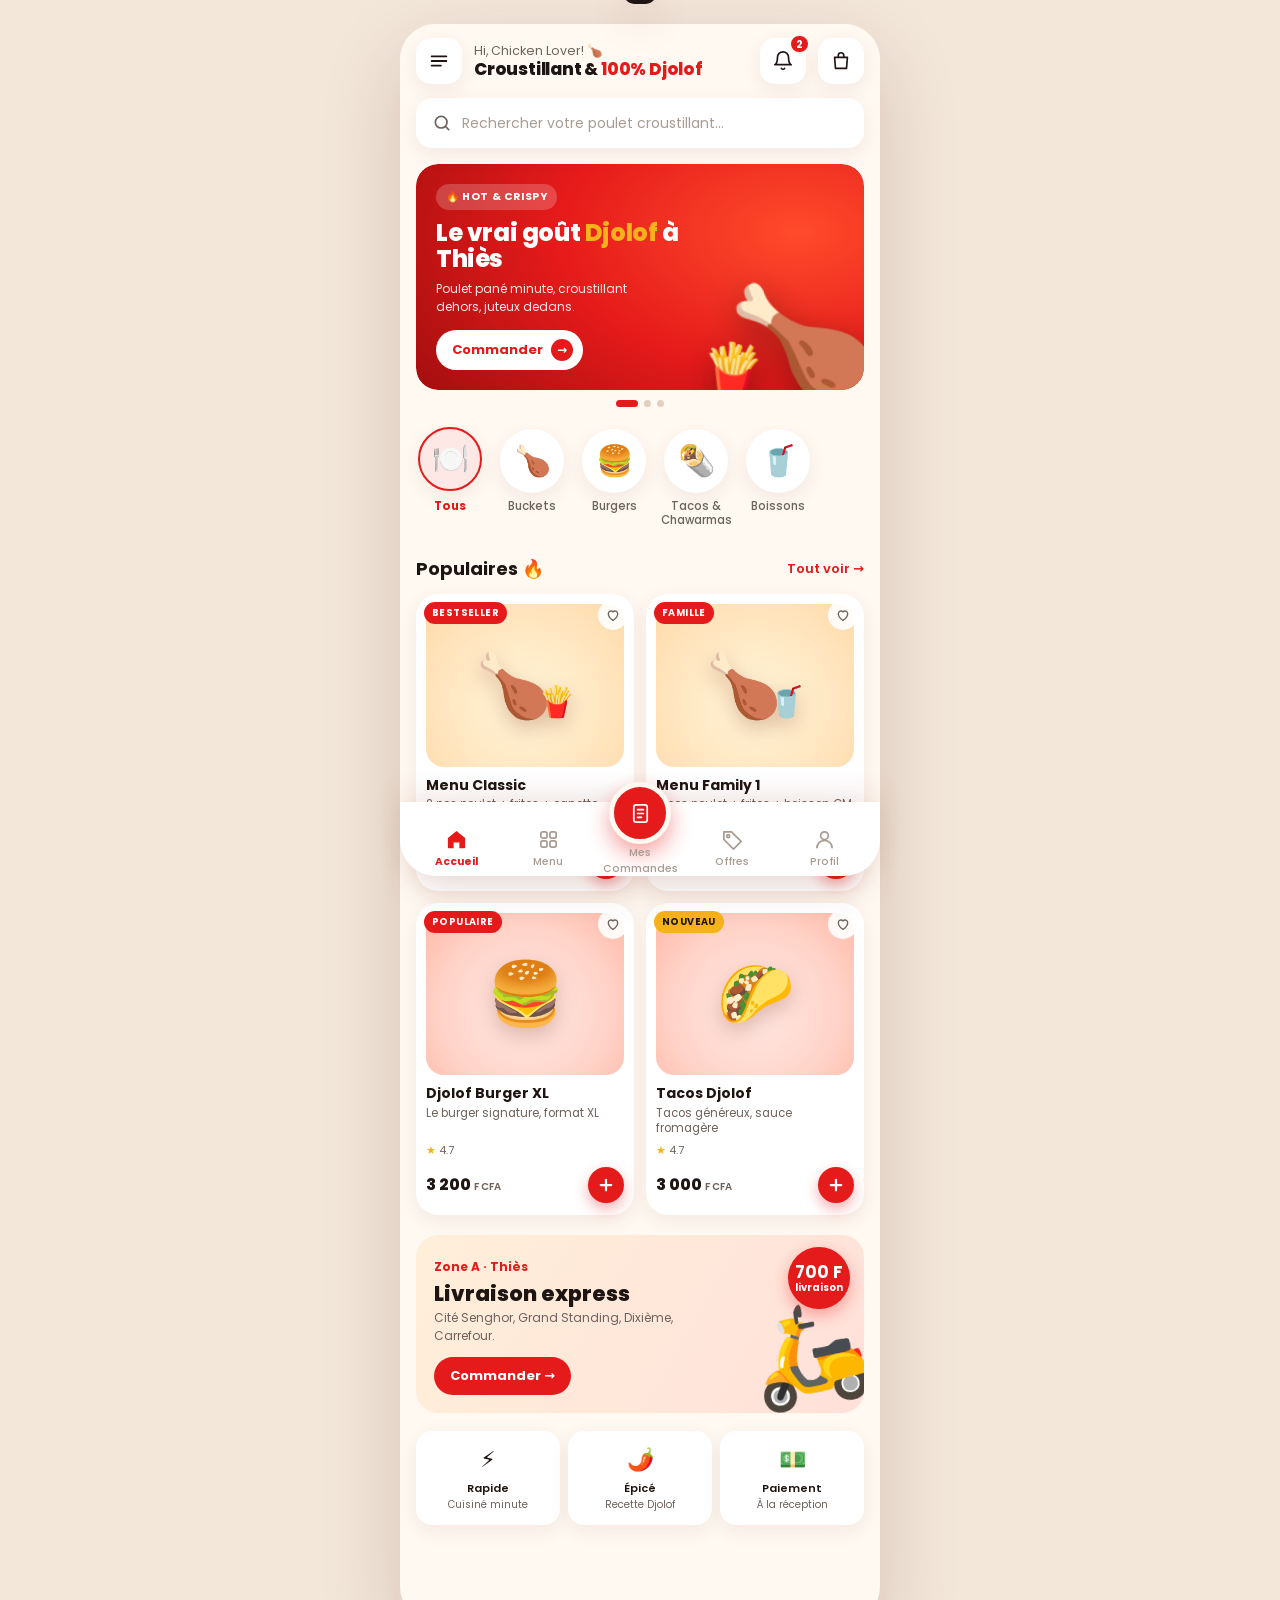
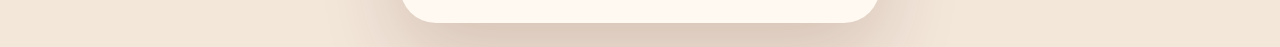
==== commit 7b93fd1d: "En-tête : accroche raccourcie sur deux lignes Co-Authored-By: Claude Opus 5.5 <noreply@anthropic.com" ====
--- a/djolof-chicken/index.html
+++ b/djolof-chicken/index.html
@@ -431,7 +431,7 @@
       </button>
       <div class="hello">
         <small>Hi, Chicken Lover! 🍗</small>
-        <strong>Croustillant <strong>Croustillant. Juteux. <em>100% Djolof.</em></strong>amp; <em>100% Djolof</em></strong>
+        <strong>Croustillant &amp; <em>100% Djolof</em></strong>
       </div>
       <button class="icon-btn" type="button" id="notifBtn" aria-label="Notifications : voir les offres">
         <svg viewBox="0 0 24 24" fill="none" stroke="currentColor" stroke-width="1.8" stroke-linecap="round" stroke-linejoin="round"><path d="M6 8a6 6 0 1 1 12 0c0 7 3 8 3 8H3s3-1 3-8"/><path d="M10.3 20a1.9 1.9 0 0 0 3.4 0"/></svg>
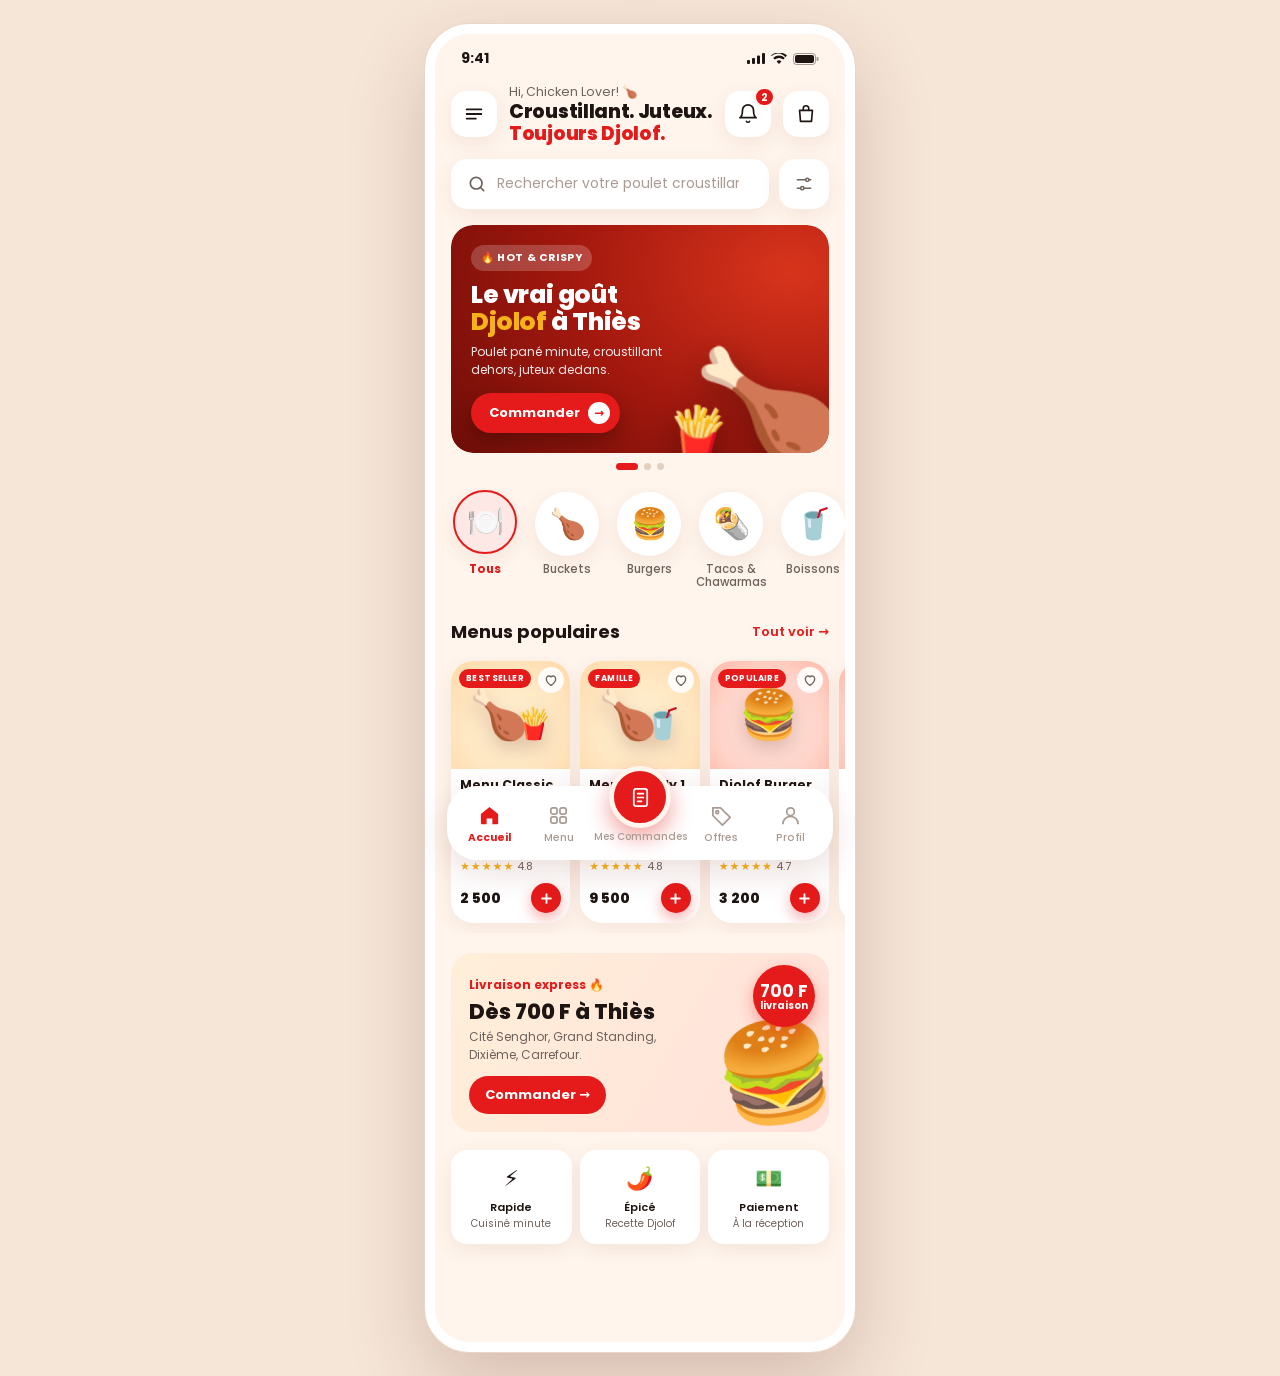
==== commit 876684a5: "Djolof Chicken : interface calquée sur la référence Chicken Lover Menus populaires sur 3 colonnes, b" ====
--- a/djolof-chicken/index.html
+++ b/djolof-chicken/index.html
@@ -21,7 +21,7 @@
   --red-soft:#FDE8E6;
   --gold:#F6B21B;         /* jaune safran */
   --gold-soft:#FFF4D6;
-  --cream:#FFF9F2;        /* fond crème ultra-clair */
+  --cream:#FFF5EC;        /* fond crème ultra-clair */
   --white:#FFFFFF;
   --ink:#1E1512;
   --ink-2:#6E625C;
@@ -38,7 +38,7 @@
 html.lock{overflow:hidden}
 body{
   font-family:'Poppins',system-ui,-apple-system,sans-serif;
-  background:#F3E7DA;color:var(--ink);
+  background:#F6E6D8;color:var(--ink);
   -webkit-font-smoothing:antialiased;
 }
 button,input,select,textarea{font:inherit;color:inherit}
@@ -54,15 +54,20 @@
   padding-bottom:calc(var(--nav-h) + var(--safe-b) + 24px);
   overflow-x:hidden;
 }
+.status{display:none}
 @media (min-width:520px){
   body{padding:24px 0}
-  .app{min-height:calc(100vh - 48px);border-radius:36px;box-shadow:0 30px 80px rgba(80,20,10,.18)}
+  .app{max-width:430px;min-height:calc(100vh - 48px);border-radius:44px;border:10px solid #fff;
+    box-shadow:0 0 0 1px #EAD6C6,0 30px 80px rgba(80,20,10,.2)}
+  .status{display:flex;justify-content:space-between;align-items:center;padding:14px 26px 0;font-weight:700;font-size:14px;background:var(--cream)}
+  .status i{display:flex;gap:6px;align-items:center}
+  body .nav,body .cartbar{width:386px}
 }
 
 /* ─── En-tête ─── */
 .top{
   position:sticky;top:0;z-index:30;
-  background:linear-gradient(var(--cream) 80%,rgba(255,249,242,0));
+  background:linear-gradient(var(--cream) 82%,rgba(255,245,236,0));
   padding:calc(14px + env(safe-area-inset-top,0px)) 16px 10px;
 }
 .top-row{display:flex;align-items:center;gap:12px}
@@ -80,12 +85,13 @@
 @keyframes pop{50%{transform:scale(1.35)}}
 .hello{flex:1;min-width:0}
 .hello small{display:block;font-size:12.5px;color:var(--ink-2)}
-.hello strong{display:block;font-size:17px;font-weight:800;line-height:1.15;letter-spacing:-.2px}
+.hello strong{display:block;font-size:19px;font-weight:800;line-height:1.15;letter-spacing:-.3px}
 .hello strong em{font-style:normal;color:var(--red)}
 
 .search{display:flex;gap:10px;margin-top:14px}
+.search .filter{width:50px;height:50px;border-radius:16px}
 .search label{
-  flex:1;display:flex;align-items:center;gap:10px;height:50px;padding:0 16px;
+  flex:1;min-width:0;display:flex;align-items:center;gap:10px;height:50px;padding:0 16px;
   background:var(--white);border-radius:16px;box-shadow:var(--shadow);
 }
 .search svg{width:20px;height:20px;flex:none;color:var(--ink-2)}
@@ -110,7 +116,7 @@
 .slide{
   position:relative;flex:0 0 100%;scroll-snap-align:start;min-height:190px;
   border-radius:var(--r);overflow:hidden;color:#fff;padding:20px;
-  background:radial-gradient(120% 140% at 85% 30%,#FF4B2B 0%,var(--red) 45%,#8E0B0B 100%);
+  background:radial-gradient(130% 150% at 90% 20%,#D8341C 0%,#A3180E 45%,#5E0B06 100%);
   display:flex;flex-direction:column;justify-content:center;
 }
 .slide.gold{background:radial-gradient(120% 140% at 85% 30%,#FFD15C 0%,var(--gold) 45%,#D9860B 100%);color:var(--ink)}
@@ -120,21 +126,28 @@
   background:rgba(255,255,255,.2);padding:5px 10px;border-radius:20px;margin-bottom:10px;
 }
 .slide.gold .tag{background:rgba(255,255,255,.55)}
-.slide h3{font-size:24px;font-weight:800;line-height:1.08;max-width:62%;letter-spacing:-.4px}
+.slide{min-height:210px}
+.slide h3{font-size:25px;font-weight:800;line-height:1.08;max-width:62%;letter-spacing:-.4px}
 .slide h3 span{color:var(--gold)}
 .slide.gold h3 span{color:var(--red)}
 .slide p{font-size:12px;opacity:.9;margin:8px 0 14px;max-width:58%}
 .slide .cta{
   align-self:flex-start;display:inline-flex;align-items:center;gap:8px;
-  background:var(--white);color:var(--red);font-weight:700;font-size:13px;
-  padding:9px 10px 9px 16px;border-radius:30px;
-}
-.slide .cta i{width:22px;height:22px;border-radius:50%;background:var(--red);color:#fff;display:grid;place-items:center;font-style:normal;font-size:12px}
+  background:var(--red);color:#fff;font-weight:700;font-size:13px;
+  padding:9px 10px 9px 18px;border-radius:30px;box-shadow:0 8px 18px rgba(0,0,0,.25);
+}
+.slide .cta i{width:22px;height:22px;border-radius:50%;background:#fff;color:var(--red);display:grid;place-items:center;font-style:normal;font-size:12px}
 .slide .art{
   position:absolute;right:-14px;bottom:-10px;font-size:118px;line-height:1;
   filter:drop-shadow(0 12px 18px rgba(0,0,0,.35));transform:rotate(-8deg);pointer-events:none;
 }
 .slide .art small{position:absolute;font-size:52px;left:-34px;bottom:14px;transform:rotate(12deg)}
+.slide .art-photo{
+  position:absolute;right:-34px;bottom:-26px;width:200px;height:200px;border-radius:50%;overflow:hidden;
+  border:6px solid rgba(255,255,255,.25);box-shadow:0 14px 30px rgba(0,0,0,.35);background:inherit;
+}
+.slide .art-photo img{width:100%;height:100%;object-fit:cover}
+.slide > *:not(.art):not(.art-photo){position:relative;z-index:1}
 .dots{display:flex;justify-content:center;gap:6px;margin-top:10px}
 .dots button{width:7px;height:7px;border-radius:5px;background:#E3CFC0;transition:.25s}
 .dots button.on{width:22px;background:var(--red)}
@@ -156,6 +169,21 @@
 
 /* ─── Cartes produits ─── */
 .grid{display:grid;grid-template-columns:repeat(2,minmax(0,1fr));gap:12px}
+.rail{display:flex;gap:10px;overflow-x:auto;scroll-snap-type:x mandatory;scroll-padding:0 16px;margin:0 -16px;padding:4px 16px 10px;scrollbar-width:none}
+.rail::-webkit-scrollbar{display:none}
+.rail .dish{flex:0 0 calc((100% - 20px) / 3);min-width:108px;scroll-snap-align:start;padding:0 0 10px;overflow:hidden}
+.rail .dish-img{aspect-ratio:1/0.9;border-radius:0}
+.rail .dish-emo{font-size:48px}
+.rail .dish-name,.rail .dish-desc,.rail .dish-rate,.rail .dish-foot{padding:0 9px}
+.rail .dish-name{font-size:12.5px;margin-top:8px}
+.rail .dish-desc{font-size:10.5px}
+.rail .price{font-size:14px}
+.rail .price small{display:none}
+.rail .add{width:30px;height:30px}
+.rail .add svg{width:15px;height:15px}
+.rail .badge{font-size:8.5px;padding:3px 7px}
+.rail .fav{width:26px;height:26px}
+.rail .empty{flex:1}
 .dish{
   position:relative;background:var(--white);border-radius:var(--r);padding:10px 10px 12px;
   box-shadow:var(--shadow);display:flex;flex-direction:column;
@@ -184,7 +212,7 @@
 .dish-name{font-size:14px;font-weight:700;line-height:1.25;margin-top:10px}
 .dish-desc{font-size:11.5px;color:var(--ink-2);line-height:1.35;margin-top:3px;flex:1}
 .dish-rate{font-size:11px;color:var(--ink-2);margin-top:5px}
-.dish-rate b{color:var(--gold)}
+.dish-rate b{color:var(--gold);letter-spacing:1px}
 .dish-foot{display:flex;align-items:center;justify-content:space-between;margin-top:8px;gap:6px}
 .price{font-size:15.5px;font-weight:800;white-space:nowrap}
 .price small{font-size:10px;font-weight:600;color:var(--ink-2)}
@@ -207,15 +235,19 @@
   position:relative;overflow:hidden;margin-top:20px;border-radius:var(--r);padding:18px;
   background:linear-gradient(120deg,#FFEFD9,#FFE0DA);
 }
+.promo > *{position:relative;z-index:1}
+.promo .art,.promo .promo-photo,.promo .seal{position:absolute}
 .promo small{font-size:12px;font-weight:700;color:var(--red)}
 .promo h3{font-size:21px;font-weight:800;line-height:1.1;margin:4px 0;max-width:62%}
 .promo p{font-size:12px;color:var(--ink-2);max-width:60%}
 .promo .btn-sm{margin-top:12px}
 .promo .art{position:absolute;right:-6px;bottom:-12px;font-size:96px;transform:rotate(-10deg)}
+.promo-photo{position:absolute;right:-20px;bottom:-30px;width:170px;height:170px;border-radius:50%;overflow:hidden;box-shadow:0 10px 24px rgba(120,40,20,.25)}
+.promo-photo img{width:100%;height:100%;object-fit:cover}
 .promo .seal{
   position:absolute;top:12px;right:14px;width:62px;height:62px;border-radius:50%;background:var(--red);color:#fff;
   display:grid;place-items:center;text-align:center;font-size:10px;font-weight:700;line-height:1.1;
-  box-shadow:0 6px 16px rgba(229,26,26,.35);z-index:1;
+  box-shadow:0 6px 16px rgba(229,26,26,.35);z-index:2;
 }
 .promo .seal b{display:block;font-size:17px}
 .btn-sm{
@@ -277,12 +309,13 @@
 /* ─── Barre panier flottante ─── */
 .cartbar{
   position:fixed;z-index:35;left:50%;transform:translate(-50%,140%);
-  bottom:calc(var(--nav-h) + var(--safe-b) + 14px);
+  bottom:calc(var(--nav-h) + var(--safe-b) + 22px);
   width:min(448px,calc(100% - 32px));display:flex;align-items:center;gap:12px;
   background:var(--ink);color:#fff;border-radius:18px;padding:10px 10px 10px 14px;
-  box-shadow:var(--shadow-lg);transition:transform .35s cubic-bezier(.2,.9,.3,1.2);
-}
-.cartbar.on{transform:translate(-50%,0)}
+  box-shadow:var(--shadow-lg);transition:transform .35s cubic-bezier(.2,.9,.3,1.2),opacity .25s,visibility .35s;
+  opacity:0;visibility:hidden;
+}
+.cartbar.on{transform:translate(-50%,0);opacity:1;visibility:visible}
 .cartbar .cb-ico{width:38px;height:38px;border-radius:12px;background:var(--red);display:grid;place-items:center;font-size:18px}
 .cartbar .cb-txt{flex:1;text-align:left;font-size:12px;line-height:1.3;opacity:.85}
 .cartbar .cb-txt b{display:block;font-size:15px;opacity:1}
@@ -291,11 +324,11 @@
 /* ─── Barre de navigation inférieure ─── */
 .nav{
   position:fixed;z-index:40;left:50%;transform:translateX(-50%);bottom:0;
-  width:min(480px,100%);height:calc(var(--nav-h) + var(--safe-b));padding:0 10px var(--safe-b);
-  background:var(--white);border-radius:26px 26px 0 0;box-shadow:0 -8px 30px rgba(120,40,20,.1);
+  width:min(456px,calc(100% - 24px));height:var(--nav-h);padding:0 8px;bottom:calc(10px + var(--safe-b));
+  background:var(--white);border-radius:30px;box-shadow:0 10px 34px rgba(120,40,20,.16);
   display:grid;grid-template-columns:repeat(5,1fr);align-items:center;
 }
-@media (min-width:520px){.nav{bottom:24px;border-radius:0 0 36px 36px}.cartbar{bottom:calc(var(--nav-h) + 38px)}}
+@media (min-width:520px){.nav{bottom:40px}.cartbar{bottom:calc(var(--nav-h) + 54px)}}
 .nav button{display:flex;flex-direction:column;align-items:center;gap:3px;font-size:10.5px;font-weight:500;color:#A99B92}
 .nav button svg{width:23px;height:23px}
 .nav button.on{color:var(--red);font-weight:700}
@@ -305,7 +338,7 @@
   box-shadow:0 10px 22px rgba(229,26,26,.4);border:5px solid var(--cream);
 }
 .nav .center.on .fab{background:var(--red-dark)}
-.nav .center span{margin-top:-2px}
+.nav .center span{margin-top:-2px;white-space:nowrap;font-size:10px}
 
 /* ─── Tiroir menu (bouton ☰) ─── */
 .drawer{position:fixed;inset:0;z-index:60;visibility:hidden}
@@ -405,7 +438,7 @@
 
 /* ─── Toast ─── */
 .toast{
-  position:fixed;z-index:80;left:50%;top:calc(16px + env(safe-area-inset-top,0px));transform:translate(-50%,-160%);
+  position:fixed;z-index:80;left:50%;top:calc(16px + env(safe-area-inset-top,0px));transform:translate(-50%,calc(-100% - 60px));
   background:var(--ink);color:#fff;font-size:13px;font-weight:600;padding:10px 16px;border-radius:14px;
   box-shadow:var(--shadow-lg);transition:transform .3s;max-width:calc(100% - 32px);text-align:center;
 }
@@ -422,6 +455,7 @@
 </head>
 <body>
 <div class="app" id="app">
+  <div class="status" aria-hidden="true"><span>9:41</span><i><svg width="18" height="11" viewBox="0 0 18 11" fill="currentColor"><rect x="0" y="7" width="3" height="4" rx="1"/><rect x="5" y="5" width="3" height="6" rx="1"/><rect x="10" y="2.5" width="3" height="8.5" rx="1"/><rect x="15" y="0" width="3" height="11" rx="1"/></svg><svg width="16" height="11" viewBox="0 0 16 11" fill="currentColor"><path d="M8 11 5.6 8.4a3.4 3.4 0 0 1 4.8 0Zm-4.2-4.4-1.6-1.7a8.3 8.3 0 0 1 11.6 0l-1.6 1.7a6 6 0 0 0-8.4 0ZM.5 3.1 0 2.6a11.5 11.5 0 0 1 16 0l-1.6 1.7A9.2 9.2 0 0 0 .5 3.1Z"/></svg><svg width="26" height="12" viewBox="0 0 26 12"><rect x=".5" y=".5" width="22" height="11" rx="3" fill="none" stroke="currentColor" opacity=".4"/><rect x="2" y="2" width="19" height="8" rx="2" fill="currentColor"/><rect x="23.5" y="4" width="2" height="4" rx="1" fill="currentColor" opacity=".4"/></svg></i></div>
 
   <!-- ─── En-tête ─── -->
   <header class="top">
@@ -431,7 +465,7 @@
       </button>
       <div class="hello">
         <small>Hi, Chicken Lover! 🍗</small>
-        <strong>Croustillant &amp; <em>100% Djolof</em></strong>
+        <strong>Croustillant. Juteux.<br><em>Toujours Djolof.</em></strong>
       </div>
       <button class="icon-btn" type="button" id="notifBtn" aria-label="Notifications : voir les offres">
         <svg viewBox="0 0 24 24" fill="none" stroke="currentColor" stroke-width="1.8" stroke-linecap="round" stroke-linejoin="round"><path d="M6 8a6 6 0 1 1 12 0c0 7 3 8 3 8H3s3-1 3-8"/><path d="M10.3 20a1.9 1.9 0 0 0 3.4 0"/></svg>
@@ -447,6 +481,9 @@
         <svg viewBox="0 0 24 24" fill="none" stroke="currentColor" stroke-width="2" stroke-linecap="round"><circle cx="11" cy="11" r="7"/><path d="m20 20-3.5-3.5"/></svg>
         <input type="search" id="q" placeholder="Rechercher votre poulet croustillant..." aria-label="Rechercher un plat" autocomplete="off">
       </label>
+      <button class="icon-btn filter" type="button" data-go="menu" aria-label="Voir tout le menu par catégorie">
+        <svg viewBox="0 0 24 24" fill="none" stroke="currentColor" stroke-width="1.8" stroke-linecap="round"><path d="M4 7h10M18 7h2M4 17h4M12 17h8"/><circle cx="16" cy="7" r="2"/><circle cx="10" cy="17" r="2"/></svg>
+      </button>
     </div>
   </header>
 
@@ -579,15 +616,16 @@
     { id: 'tacos',  label: 'Tacos & Chawarmas', icon: '🌯' },
     { id: 'drink',  label: 'Boissons',          icon: '🥤' }
   ],
-  /* img : chemin d'une vraie photo (ex. 'images/menu-classic.jpg') ; sinon l'emoji sert d'illustration */
+  /* img : photo du plat — lien Unsplash (licence libre, usage commercial gratuit) ou fichier local
+     (ex. 'images/menu-classic.jpg'). Si l'image manque ou ne charge pas, l'emoji sert d'illustration. */
   items: [
-    { id: 'classic',  cat: 'bucket', name: 'Menu Classic',        desc: '2 pcs poulet + frites + canette',        price: 2500,  emo: '🍗', side: '🍟', badge: 'Bestseller', rate: '4.8', img: '' },
-    { id: 'family1',  cat: 'bucket', name: 'Menu Family 1',       desc: '8 pcs poulet + frites + boisson GM',     price: 9500,  emo: '🍗', side: '🥤', badge: 'Famille',    rate: '4.8', img: '' },
+    { id: 'classic',  cat: 'bucket', name: 'Menu Classic',        desc: '2 pcs poulet + frites + canette',        price: 2500,  emo: '🍗', side: '🍟', badge: 'Bestseller', rate: '4.8', img: 'https://images.unsplash.com/photo-1626645738196-c2a7c87a8f58?auto=format&fit=crop&w=600&q=70' },
+    { id: 'family1',  cat: 'bucket', name: 'Menu Family 1',       desc: '8 pcs poulet + frites + boisson GM',     price: 9500,  emo: '🍗', side: '🥤', badge: 'Famille',    rate: '4.8', img: 'https://images.unsplash.com/photo-1562967914-608f82629710?auto=format&fit=crop&w=600&q=70' },
     { id: 'family2',  cat: 'bucket', name: 'Menu Family 2',       desc: '15 pcs poulet + frites + boisson GM',    price: 16500, emo: '🍗', side: '🍗', badge: 'XXL',        rate: '4.9', img: '' },
     { id: 'popcorn',  cat: 'bucket', name: 'Poulet Pop-Corn',     desc: 'Grand modèle, facile à emporter',        price: 2500,  emo: '🍿', side: '🍗', badge: '',           rate: '4.6', img: '' },
-    { id: 'burgerxl', cat: 'burger', name: 'Djolof Burger XL',    desc: 'Le burger signature, format XL',         price: 3200,  emo: '🍔', side: '',   badge: 'Populaire',  rate: '4.7', img: '', tint: 'red' },
-    { id: 'cheese',   cat: 'burger', name: 'Cheese Burger Simple',desc: 'Steak, cheddar fondant, sauce maison',   price: 1500,  emo: '🍔', side: '🧀', badge: '',           rate: '4.5', img: '', tint: 'red' },
-    { id: 'tacos',    cat: 'tacos',  name: 'Tacos Djolof',        desc: 'Tacos généreux, sauce fromagère',        price: 3000,  emo: '🌮', side: '',   badge: 'Nouveau',    rate: '4.7', img: '', tint: 'red' },
+    { id: 'burgerxl', cat: 'burger', name: 'Djolof Burger XL',    desc: 'Le burger signature, format XL',         price: 3200,  emo: '🍔', side: '',   badge: 'Populaire',  rate: '4.7', img: 'https://images.unsplash.com/photo-1568901346375-23c9450c58cd?auto=format&fit=crop&w=600&q=70', tint: 'red' },
+    { id: 'cheese',   cat: 'burger', name: 'Cheese Burger Simple',desc: 'Steak, cheddar fondant, sauce maison',   price: 1500,  emo: '🍔', side: '🧀', badge: '',           rate: '4.5', img: 'https://images.unsplash.com/photo-1550547660-d9450f859349?auto=format&fit=crop&w=600&q=70', tint: 'red' },
+    { id: 'tacos',    cat: 'tacos',  name: 'Tacos Djolof',        desc: 'Tacos généreux, sauce fromagère',        price: 3000,  emo: '🌮', side: '',   badge: 'Nouveau',    rate: '4.7', img: 'https://images.unsplash.com/photo-1565299585323-38d6b0865b47?auto=format&fit=crop&w=600&q=70', tint: 'red' },
     { id: 'chawarma', cat: 'tacos',  name: 'Chawarma Royal',      desc: 'Chawarma garni + œuf',                   price: 1800,  emo: '🌯', side: '🥚', badge: '',           rate: '4.6', img: '', tint: 'red' },
     /* ⚠ Boissons : prix indicatifs à confirmer avec le restaurant */
     { id: 'canette',  cat: 'drink',  name: 'Canette 33 cl',       desc: 'Coca, Fanta ou Sprite',                  price: 500,   emo: '🥤', side: '',   badge: '',           rate: '',    img: '', tint: 'cool' },
@@ -627,7 +665,7 @@
       ${i.img ? `<img src="${esc(i.img)}" alt="${esc(i.name)}" loading="lazy" onerror="this.remove()">` : ''}
     </div>`;
   const addBtn = (i) => `<button class="add" type="button" data-inc="${esc(i.id)}" aria-label="Ajouter ${esc(i.name)} au panier">${PLUS}<span class="qty" data-qty="${esc(i.id)}" hidden></span></button>`;
-  const rate = (i) => i.rate ? `<p class="dish-rate"><b>★</b> ${i.rate}</p>` : '';
+  const rate = (i) => i.rate ? `<p class="dish-rate"><b>★★★★★</b> ${i.rate}</p>` : '';
 
   const card = (i) => `
     <article class="dish" data-id="${esc(i.id)}" data-cat="${esc(i.cat)}">
@@ -656,8 +694,8 @@
 
   /* ─── Vue Accueil ─── */
   const slides = [
-    { cls: '', tag: '🔥 Hot & Crispy', h: 'Le vrai goût <span>Djolof</span> à Thiès', p: 'Poulet pané minute, croustillant dehors, juteux dedans.', cta: 'Commander', go: 'bucket', art: '🍗', small: '🍟' },
-    { cls: 'gold', tag: '👨‍👩‍👧‍👦 En famille', h: 'Menu Family 2 : <span>15 pièces</span>', p: 'Frites + boisson grand modèle, pour toute la tribu.', cta: 'Je le veux', add: 'family2', art: '🍗', small: '🥤' },
+    { cls: '', tag: '🔥 Hot & Crispy', h: 'Le vrai goût <span>Djolof</span> à Thiès', p: 'Poulet pané minute, croustillant dehors, juteux dedans.', cta: 'Commander', go: 'bucket', art: '🍗', small: '🍟', photo: 'https://images.unsplash.com/photo-1626645738196-c2a7c87a8f58?auto=format&fit=crop&w=600&q=70' },
+    { cls: 'gold', tag: '👨‍👩‍👧‍👦 En famille', h: 'Menu Family 2 : <span>15 pièces</span>', p: 'Frites + boisson grand modèle, pour toute la tribu.', cta: 'Je le veux', add: 'family2', art: '🍗', small: '🥤', photo: 'https://images.unsplash.com/photo-1562967914-608f82629710?auto=format&fit=crop&w=600&q=70' },
     { cls: 'dark', tag: '🛵 Livraison', h: 'Livré chez vous <span>dès 700 F</span>', p: 'Cité Senghor, Dixième, Nguinth, Thialy…', cta: 'Voir le menu', go: 'all', art: '🛵', small: '🍔' }
   ];
   $('#vHome').innerHTML = `
@@ -667,20 +705,22 @@
           <span class="tag">${s.tag}</span><h3>${s.h}</h3><p>${s.p}</p>
           <button type="button" class="cta" ${s.add ? `data-inc="${s.add}"` : `data-slide-cat="${s.go}"`}>${s.cta} <i>→</i></button>
           <span class="art" aria-hidden="true">${s.art}<small>${s.small}</small></span>
+          ${s.photo ? `<span class="art-photo" aria-hidden="true"><img src="${esc(s.photo)}" alt="" onerror="this.parentNode.remove()"></span>` : ''}
         </div>`).join('')}
       </div>
       <div class="dots" id="dots">${slides.map((_, k) => `<button type="button" aria-label="Diapositive ${k + 1}"${k ? '' : ' class="on"'}></button>`).join('')}</div>
     </div>
     ${catBubbles('home')}
-    <div class="sec-head"><h2 id="homeTitle">Populaires 🔥</h2><button class="link" type="button" data-go="menu">Tout voir →</button></div>
-    <div class="grid" id="homeGrid"></div>
+    <div class="sec-head"><h2 id="homeTitle">Menus populaires</h2><button class="link" type="button" data-go="menu">Tout voir →</button></div>
+    <div class="rail" id="homeGrid"></div>
     <div class="promo">
       <span class="seal"><span><b>700 F</b>livraison</span></span>
-      <small>Zone A · Thiès</small>
-      <h3>Livraison express</h3>
+      <small>Livraison express 🔥</small>
+      <h3>Dès 700 F à Thiès</h3>
       <p>Cité Senghor, Grand Standing, Dixième, Carrefour.</p>
       <button class="btn-sm" type="button" data-open-cart>Commander →</button>
-      <span class="art" aria-hidden="true">🛵</span>
+      <span class="art" aria-hidden="true">🍔</span>
+      <span class="promo-photo" aria-hidden="true"><img src="https://images.unsplash.com/photo-1568901346375-23c9450c58cd?auto=format&fit=crop&w=500&q=70" alt="" onerror="this.parentNode.remove()"></span>
     </div>
     <div class="perks">
       <div class="perk"><b>⚡</b><span>Rapide</span><small>Cuisiné minute</small></div>
@@ -711,7 +751,7 @@
     else if (currentCat === 'all') list = DATA.popular.map((id) => byId[id]);
     else list = DATA.items.filter((i) => i.cat === currentCat);
     const cat = DATA.cats.find((c) => c.id === currentCat);
-    $('#homeTitle').textContent = query ? 'Résultats' : (currentCat === 'all' ? 'Populaires 🔥' : `${cat.icon} ${cat.label}`);
+    $('#homeTitle').textContent = query ? 'Résultats' : (currentCat === 'all' ? 'Menus populaires' : `${cat.icon} ${cat.label}`);
     $('#homeGrid').innerHTML = list.length ? list.map(card).join('') : emptyMsg();
     renderCart();
   }
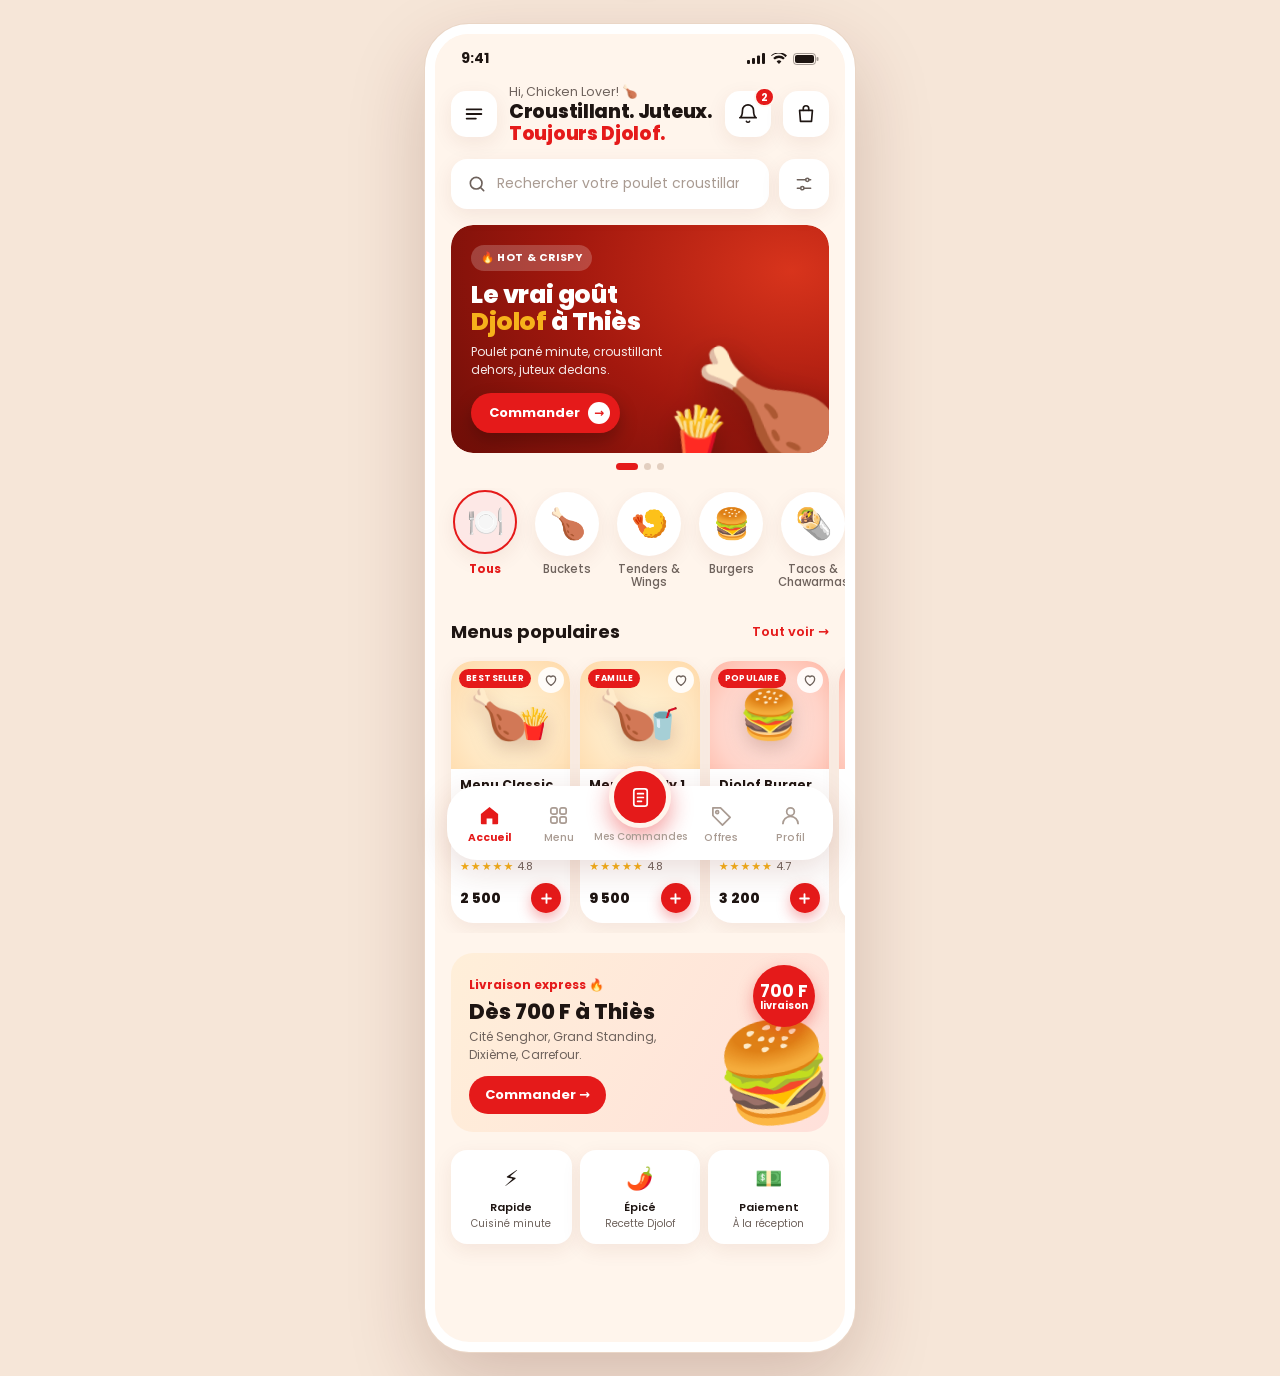
==== commit fbe4cbb9: "Djolof Chicken : carte complète (25 plats), catégorie Tenders & Wings, liste Menu corrigée Co-Author" ====
--- a/djolof-chicken/index.html
+++ b/djolof-chicken/index.html
@@ -265,7 +265,7 @@
 /* ─── Liste « Menu » ─── */
 .menu-group h3{font-size:16px;font-weight:700;margin:20px 0 10px;display:flex;align-items:center;gap:8px}
 .row{
-  display:flex;gap:12px;align-items:center;background:var(--white);border-radius:18px;padding:10px;
+  display:flex;flex-direction:row;gap:12px;align-items:center;background:var(--white);border-radius:18px;padding:10px;
   box-shadow:var(--shadow);margin-bottom:10px;
 }
 .row .dish-img{width:84px;flex:none;aspect-ratio:1;border-radius:14px}
@@ -612,27 +612,43 @@
   cats: [
     { id: 'all',    label: 'Tous',              icon: '🍽️' },
     { id: 'bucket', label: 'Buckets',           icon: '🍗' },
+    { id: 'tender', label: 'Tenders & Wings',   icon: '🍤' },
     { id: 'burger', label: 'Burgers',           icon: '🍔' },
     { id: 'tacos',  label: 'Tacos & Chawarmas', icon: '🌯' },
-    { id: 'drink',  label: 'Boissons',          icon: '🥤' }
+    { id: 'drink',  label: 'Frites & Boissons', icon: '🥤' }
   ],
-  /* img : photo du plat — lien Unsplash (licence libre, usage commercial gratuit) ou fichier local
-     (ex. 'images/menu-classic.jpg'). Si l'image manque ou ne charge pas, l'emoji sert d'illustration. */
+  /* Carte Djolof Chicken (prix en F CFA).
+     src: 'thies' = prix donné pour Thiès ; 'dakar' = prix relevé sur les fiches Yassir des restaurants
+     de Dakar, À CONFIRMER pour Thiès.
+     img : photo libre de droits (Unsplash) ou fichier local ; sinon l'emoji sert d'illustration. */
   items: [
-    { id: 'classic',  cat: 'bucket', name: 'Menu Classic',        desc: '2 pcs poulet + frites + canette',        price: 2500,  emo: '🍗', side: '🍟', badge: 'Bestseller', rate: '4.8', img: 'https://images.unsplash.com/photo-1626645738196-c2a7c87a8f58?auto=format&fit=crop&w=600&q=70' },
-    { id: 'family1',  cat: 'bucket', name: 'Menu Family 1',       desc: '8 pcs poulet + frites + boisson GM',     price: 9500,  emo: '🍗', side: '🥤', badge: 'Famille',    rate: '4.8', img: 'https://images.unsplash.com/photo-1562967914-608f82629710?auto=format&fit=crop&w=600&q=70' },
-    { id: 'family2',  cat: 'bucket', name: 'Menu Family 2',       desc: '15 pcs poulet + frites + boisson GM',    price: 16500, emo: '🍗', side: '🍗', badge: 'XXL',        rate: '4.9', img: '' },
-    { id: 'popcorn',  cat: 'bucket', name: 'Poulet Pop-Corn',     desc: 'Grand modèle, facile à emporter',        price: 2500,  emo: '🍿', side: '🍗', badge: '',           rate: '4.6', img: '' },
-    { id: 'burgerxl', cat: 'burger', name: 'Djolof Burger XL',    desc: 'Le burger signature, format XL',         price: 3200,  emo: '🍔', side: '',   badge: 'Populaire',  rate: '4.7', img: 'https://images.unsplash.com/photo-1568901346375-23c9450c58cd?auto=format&fit=crop&w=600&q=70', tint: 'red' },
-    { id: 'cheese',   cat: 'burger', name: 'Cheese Burger Simple',desc: 'Steak, cheddar fondant, sauce maison',   price: 1500,  emo: '🍔', side: '🧀', badge: '',           rate: '4.5', img: 'https://images.unsplash.com/photo-1550547660-d9450f859349?auto=format&fit=crop&w=600&q=70', tint: 'red' },
-    { id: 'tacos',    cat: 'tacos',  name: 'Tacos Djolof',        desc: 'Tacos généreux, sauce fromagère',        price: 3000,  emo: '🌮', side: '',   badge: 'Nouveau',    rate: '4.7', img: 'https://images.unsplash.com/photo-1565299585323-38d6b0865b47?auto=format&fit=crop&w=600&q=70', tint: 'red' },
-    { id: 'chawarma', cat: 'tacos',  name: 'Chawarma Royal',      desc: 'Chawarma garni + œuf',                   price: 1800,  emo: '🌯', side: '🥚', badge: '',           rate: '4.6', img: '', tint: 'red' },
-    /* ⚠ Boissons : prix indicatifs à confirmer avec le restaurant */
-    { id: 'canette',  cat: 'drink',  name: 'Canette 33 cl',       desc: 'Coca, Fanta ou Sprite',                  price: 500,   emo: '🥤', side: '',   badge: '',           rate: '',    img: '', tint: 'cool' },
-    { id: 'bissap',   cat: 'drink',  name: 'Jus de Bissap',       desc: 'Jus local bien frais',                   price: 500,   emo: '🧃', side: '',   badge: '',           rate: '',    img: '', tint: 'cool' },
-    { id: 'eau',      cat: 'drink',  name: 'Eau minérale 50 cl',  desc: 'Bouteille fraîche',                      price: 300,   emo: '💧', side: '',   badge: '',           rate: '',    img: '', tint: 'cool' }
+    { id: 'classic',  cat: 'bucket', name: 'Menu Classic / Épicé', desc: '2 pcs poulet + frites + canette',          price: 2500,  emo: '🍗', side: '🍟', badge: 'Bestseller', rate: '4.8', src: 'thies', img: 'https://images.unsplash.com/photo-1626645738196-c2a7c87a8f58?auto=format&fit=crop&w=600&q=70' },
+    { id: 'djolof2',  cat: 'bucket', name: 'Menu Djolof 2',        desc: '3 pcs poulet + frites + soda',             price: 3500,  emo: '🍗', side: '🍟', badge: '',           rate: '4.7', src: 'dakar', img: '' },
+    { id: 'djolof3',  cat: 'bucket', name: 'Menu Djolof 3',        desc: '5 pcs poulet + frites + soda',             price: 5500,  emo: '🍗', side: '🥤', badge: '',           rate: '4.7', src: 'dakar', img: '' },
+    { id: 'family1',  cat: 'bucket', name: 'Menu Family 1',        desc: '8 pcs poulet + frites + boisson GM',       price: 9500,  emo: '🍗', side: '🥤', badge: 'Famille',    rate: '4.8', src: 'thies', img: 'https://images.unsplash.com/photo-1562967914-608f82629710?auto=format&fit=crop&w=600&q=70' },
+    { id: 'family2',  cat: 'bucket', name: 'Menu Family 2',        desc: '15 pcs poulet + frites + boisson GM',      price: 16500, emo: '🍗', side: '🍗', badge: 'XXL',        rate: '4.9', src: 'thies', img: '' },
+    { id: 'family3',  cat: 'bucket', name: 'Menu Family 3',        desc: '22 pcs poulet + frites + boisson magnum',  price: 21500, emo: '🍗', side: '🍗', badge: 'Géant',      rate: '4.9', src: 'thies', img: '' },
+    { id: 'tender4',  cat: 'tender', name: 'Djolof Tender 4 pcs',  desc: '4 tenders + frites + soda',                price: 2800,  emo: '🍤', side: '🍟', badge: '',           rate: '4.7', src: 'dakar', img: '' },
+    { id: 'tender8',  cat: 'tender', name: 'Djolof Tender 8 pcs',  desc: '8 tenders + frites + soda',                price: 4800,  emo: '🍤', side: '🥤', badge: '',           rate: '4.7', src: 'dakar', img: '' },
+    { id: 'ap1',      cat: 'tender', name: 'Djolof AP 1',          desc: '4 ailes de poulet épicées',                price: 2000,  emo: '🍗', side: '🌶️', badge: 'Épicé',      rate: '4.6', src: 'dakar', img: '' },
+    { id: 'ap2',      cat: 'tender', name: 'Djolof AP 2',          desc: '8 ailes de poulet épicées',                price: 3500,  emo: '🍗', side: '🌶️', badge: 'Épicé',      rate: '4.6', src: 'dakar', img: '' },
+    { id: 'nuggets5', cat: 'tender', name: 'Djolof Nuggets 5 pcs', desc: '5 nuggets + frites',                       price: 2000,  emo: '🍤', side: '🍟', badge: '',           rate: '4.5', src: 'dakar', img: '' },
+    { id: 'nuggets10',cat: 'tender', name: 'Djolof Nuggets 10 pcs',desc: '10 nuggets + frites',                      price: 3000,  emo: '🍤', side: '🍟', badge: '',           rate: '4.5', src: 'dakar', img: '' },
+    { id: 'popcorn',  cat: 'tender', name: 'Poulet Pop-Corn GM',   desc: 'Grand modèle, facile à emporter',          price: 2500,  emo: '🍿', side: '🍗', badge: '',           rate: '4.6', src: 'thies', img: '' },
+    { id: 'burgerxl', cat: 'burger', name: 'Djolof Burger XL',     desc: 'Le burger signature, format XL',           price: 3200,  emo: '🍔', side: '',   badge: 'Populaire',  rate: '4.7', src: 'thies', img: 'https://images.unsplash.com/photo-1568901346375-23c9450c58cd?auto=format&fit=crop&w=600&q=70', tint: 'red' },
+    { id: 'fish',     cat: 'burger', name: 'Djolof Burger Fish',   desc: 'Burger poisson + frites + soda',           price: 3000,  emo: '🍔', side: '🐟', badge: '',           rate: '4.5', src: 'dakar', img: '', tint: 'red' },
+    { id: 'cheese',   cat: 'burger', name: 'Cheese Burger Simple', desc: 'Steak, cheddar fondant, sauce maison',     price: 1500,  emo: '🍔', side: '🧀', badge: '',           rate: '4.5', src: 'thies', img: 'https://images.unsplash.com/photo-1550547660-d9450f859349?auto=format&fit=crop&w=600&q=70', tint: 'red' },
+    { id: 'tacospoulet', cat: 'tacos', name: 'Tacos Djolof Poulet', desc: 'Poulet, maïs, frites, sauce fromagère',  price: 3000,  emo: '🌮', side: '',   badge: 'Populaire',  rate: '4.7', src: 'thies', img: 'https://images.unsplash.com/photo-1565299585323-38d6b0865b47?auto=format&fit=crop&w=600&q=70', tint: 'red' },
+    { id: 'tacosviande', cat: 'tacos', name: 'Tacos Djolof Viande', desc: 'Viande hachée, maïs, frites, sauce fromagère', price: 3000, emo: '🌮', side: '🥩', badge: '',        rate: '4.6', src: 'dakar', img: '', tint: 'red' },
+    { id: 'tacosclassic', cat: 'tacos', name: 'Tacos Classique',   desc: 'Le tacos simple et généreux',              price: 2500,  emo: '🌮', side: '',   badge: '',           rate: '4.5', src: 'dakar', img: '', tint: 'red' },
+    { id: 'chawsimple', cat: 'tacos', name: 'Chawarma Simple',     desc: 'Chawarma poulet garni',                    price: 1500,  emo: '🌯', side: '',   badge: '',           rate: '4.5', src: 'dakar', img: '', tint: 'red' },
+    { id: 'chawarma', cat: 'tacos',  name: 'Chawarma Royal + Œuf', desc: 'Chawarma garni + œuf',                     price: 1800,  emo: '🌯', side: '🥚', badge: '',           rate: '4.6', src: 'thies', img: '', tint: 'red' },
+    { id: 'fritespm', cat: 'drink',  name: 'Frites PM',            desc: 'Petit modèle',                             price: 500,   emo: '🍟', side: '',   badge: '',           rate: '',    src: 'dakar', img: 'https://images.unsplash.com/photo-1573080496219-bb080dd4f877?auto=format&fit=crop&w=600&q=70' },
+    { id: 'fritesgm', cat: 'drink',  name: 'Frites GM',            desc: 'Grand modèle',                             price: 1000,  emo: '🍟', side: '🍟', badge: '',           rate: '',    src: 'dakar', img: 'https://images.unsplash.com/photo-1573080496219-bb080dd4f877?auto=format&fit=crop&w=600&q=70' },
+    { id: 'boissonpm',cat: 'drink',  name: 'Boisson PM',           desc: 'Soda petit modèle',                        price: 500,   emo: '🥤', side: '',   badge: '',           rate: '',    src: 'dakar', img: '', tint: 'cool' },
+    { id: 'boissongm',cat: 'drink',  name: 'Boisson GM',           desc: 'Soda grand modèle',                        price: 1000,  emo: '🥤', side: '🧊', badge: '',           rate: '',    src: 'dakar', img: '', tint: 'cool' }
   ],
-  popular: ['classic', 'family1', 'burgerxl', 'tacos']
+  popular: ['classic', 'family1', 'burgerxl', 'tacospoulet', 'tender4', 'family2']
 };
 
 /* ═══════════════════════════════════════════════════════════
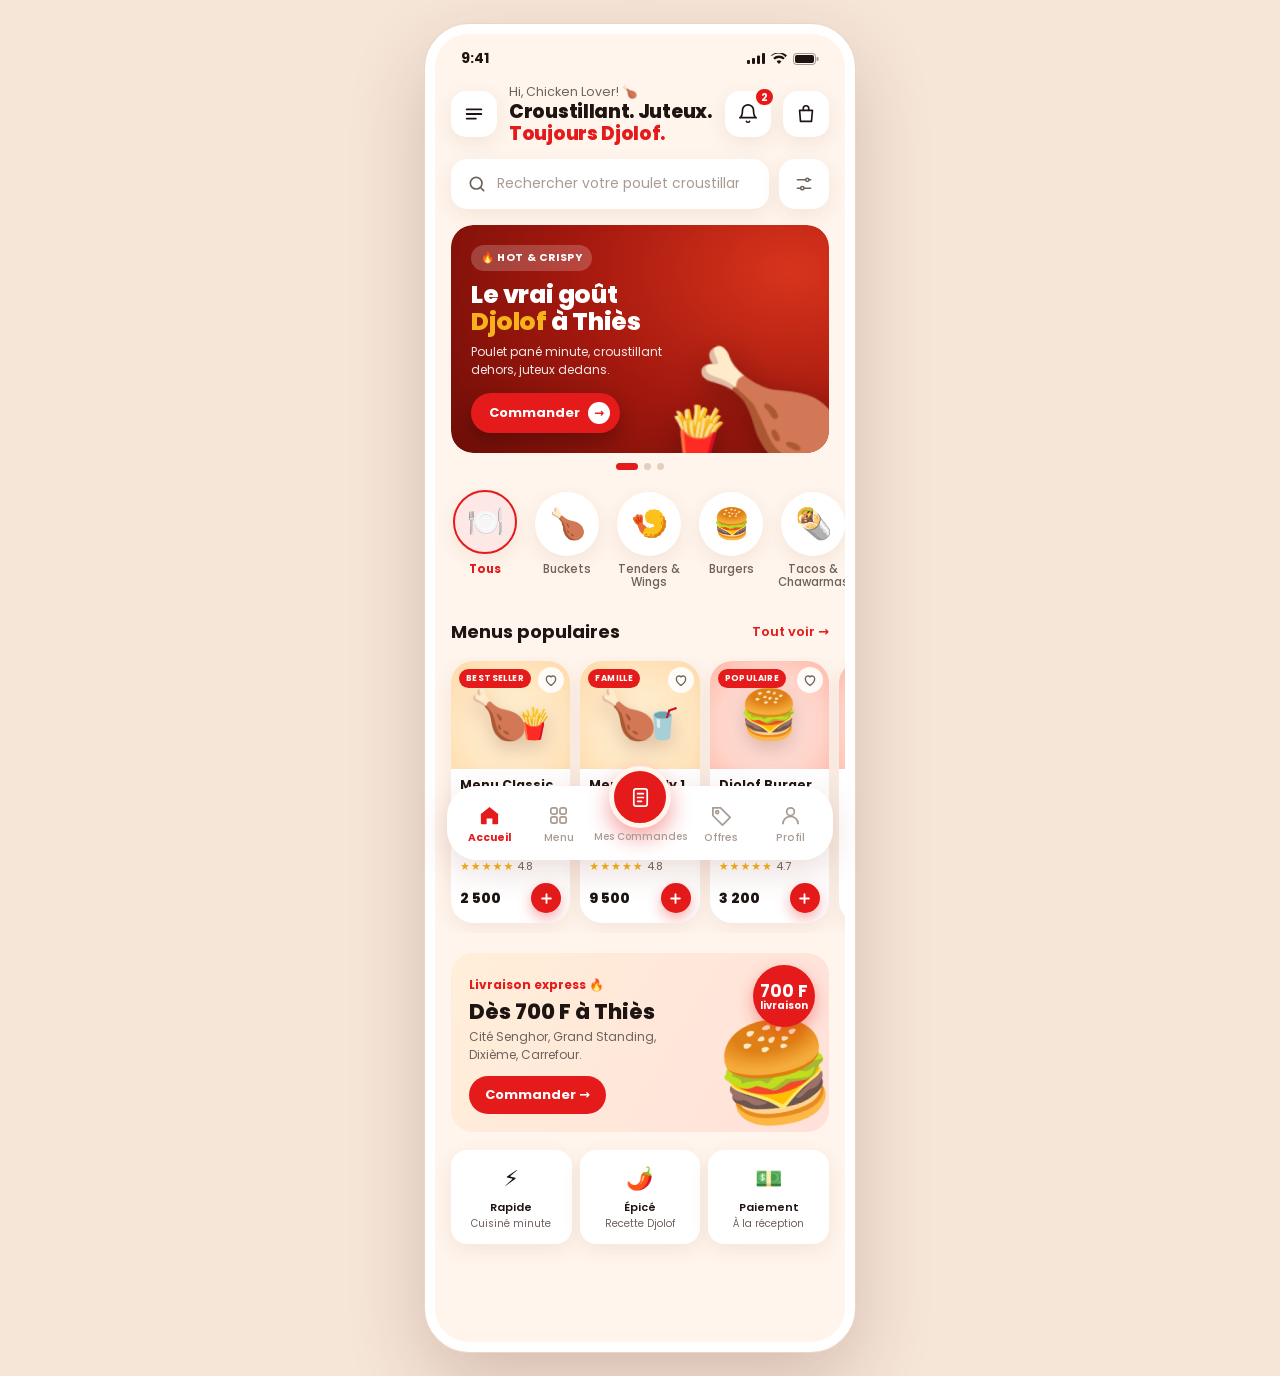
==== commit d7358992: "Djolof Chicken : photos libres de droits Pexels sur tous les visuels (plats, catégories, bannières, " ====
--- a/djolof-chicken/index.html
+++ b/djolof-chicken/index.html
@@ -163,6 +163,9 @@
   width:64px;height:64px;border-radius:50%;display:grid;place-items:center;font-size:30px;
   background:var(--white);box-shadow:var(--shadow);transition:.2s;border:2px solid transparent;
 }
+.cat .bub{position:relative;overflow:hidden}
+.cat .bub img{position:absolute;inset:0;width:100%;height:100%;object-fit:cover}
+.cat.on .bub img{opacity:.9}
 .cat span{font-size:11.5px;font-weight:500;text-align:center;line-height:1.2;color:var(--ink-2)}
 .cat.on .bub{background:var(--red-soft);border-color:var(--red);transform:translateY(-2px)}
 .cat.on span{color:var(--red);font-weight:700}
@@ -280,7 +283,8 @@
 .offer{display:flex;gap:14px;align-items:center;color:#fff;background:linear-gradient(120deg,var(--red),#FF5A36)}
 .offer.gold{background:linear-gradient(120deg,var(--gold),#FFD15C);color:var(--ink)}
 .offer.dark{background:linear-gradient(120deg,#2A0D09,#5A1A12)}
-.offer .big{font-size:52px;flex:none}
+.offer .big{position:relative;flex:none;width:84px;height:84px;border-radius:50%;overflow:hidden;display:grid;place-items:center;font-size:44px;background:rgba(255,255,255,.2);border:3px solid rgba(255,255,255,.5)}
+.offer .big img{position:absolute;inset:0;width:100%;height:100%;object-fit:cover}
 .offer h4{font-size:16px;font-weight:800}
 .offer p{font-size:12px;opacity:.9;margin:3px 0 10px}
 .offer .btn-sm{background:#fff;color:var(--red)}
@@ -598,6 +602,9 @@
 /* ═══════════════════════════════════════════════════════════
    1 · DONNÉES DU RESTAURANT — seule partie à modifier
    ═══════════════════════════════════════════════════════════ */
+/* Photos libres de droits Pexels (licence Pexels : usage commercial gratuit, sans attribution) */
+const PX = (id, w = 600) => `https://images.pexels.com/photos/${id}/pexels-photo-${id}.jpeg?auto=compress&cs=tinysrgb&w=${w}`;
+
 const DATA = {
   brand: 'Djolof Chicken Thiès',
   whatsapp: '221339511434',               // format 221XXXXXXXXX, sans + ni espaces
@@ -610,43 +617,43 @@
     { name: 'Zone B', fee: 1000, quartiers: ['Nguinth', 'Keur Mame Elhadji', 'Thialy'] }
   ],
   cats: [
-    { id: 'all',    label: 'Tous',              icon: '🍽️' },
-    { id: 'bucket', label: 'Buckets',           icon: '🍗' },
-    { id: 'tender', label: 'Tenders & Wings',   icon: '🍤' },
-    { id: 'burger', label: 'Burgers',           icon: '🍔' },
-    { id: 'tacos',  label: 'Tacos & Chawarmas', icon: '🌯' },
-    { id: 'drink',  label: 'Frites & Boissons', icon: '🥤' }
+    { id: 'all',    label: 'Tous',              icon: '🍽️', img: PX(6941027, 200) },
+    { id: 'bucket', label: 'Buckets',           icon: '🍗', img: PX(5474676, 200) },
+    { id: 'tender', label: 'Tenders & Wings',   icon: '🍤', img: PX(29653191, 200) },
+    { id: 'burger', label: 'Burgers',           icon: '🍔', img: PX(19247582, 200) },
+    { id: 'tacos',  label: 'Tacos & Chawarmas', icon: '🌯', img: PX(6416559, 200) },
+    { id: 'drink',  label: 'Frites & Boissons', icon: '🥤', img: PX(8879626, 200) }
   ],
   /* Carte Djolof Chicken (prix en F CFA).
      src: 'thies' = prix donné pour Thiès ; 'dakar' = prix relevé sur les fiches Yassir des restaurants
      de Dakar, À CONFIRMER pour Thiès.
-     img : photo libre de droits (Unsplash) ou fichier local ; sinon l'emoji sert d'illustration. */
+     img : photo libre de droits (Pexels) ou fichier local ; sinon l'emoji sert d'illustration. */
   items: [
-    { id: 'classic',  cat: 'bucket', name: 'Menu Classic / Épicé', desc: '2 pcs poulet + frites + canette',          price: 2500,  emo: '🍗', side: '🍟', badge: 'Bestseller', rate: '4.8', src: 'thies', img: 'https://images.unsplash.com/photo-1626645738196-c2a7c87a8f58?auto=format&fit=crop&w=600&q=70' },
-    { id: 'djolof2',  cat: 'bucket', name: 'Menu Djolof 2',        desc: '3 pcs poulet + frites + soda',             price: 3500,  emo: '🍗', side: '🍟', badge: '',           rate: '4.7', src: 'dakar', img: '' },
-    { id: 'djolof3',  cat: 'bucket', name: 'Menu Djolof 3',        desc: '5 pcs poulet + frites + soda',             price: 5500,  emo: '🍗', side: '🥤', badge: '',           rate: '4.7', src: 'dakar', img: '' },
-    { id: 'family1',  cat: 'bucket', name: 'Menu Family 1',        desc: '8 pcs poulet + frites + boisson GM',       price: 9500,  emo: '🍗', side: '🥤', badge: 'Famille',    rate: '4.8', src: 'thies', img: 'https://images.unsplash.com/photo-1562967914-608f82629710?auto=format&fit=crop&w=600&q=70' },
-    { id: 'family2',  cat: 'bucket', name: 'Menu Family 2',        desc: '15 pcs poulet + frites + boisson GM',      price: 16500, emo: '🍗', side: '🍗', badge: 'XXL',        rate: '4.9', src: 'thies', img: '' },
-    { id: 'family3',  cat: 'bucket', name: 'Menu Family 3',        desc: '22 pcs poulet + frites + boisson magnum',  price: 21500, emo: '🍗', side: '🍗', badge: 'Géant',      rate: '4.9', src: 'thies', img: '' },
-    { id: 'tender4',  cat: 'tender', name: 'Djolof Tender 4 pcs',  desc: '4 tenders + frites + soda',                price: 2800,  emo: '🍤', side: '🍟', badge: '',           rate: '4.7', src: 'dakar', img: '' },
-    { id: 'tender8',  cat: 'tender', name: 'Djolof Tender 8 pcs',  desc: '8 tenders + frites + soda',                price: 4800,  emo: '🍤', side: '🥤', badge: '',           rate: '4.7', src: 'dakar', img: '' },
-    { id: 'ap1',      cat: 'tender', name: 'Djolof AP 1',          desc: '4 ailes de poulet épicées',                price: 2000,  emo: '🍗', side: '🌶️', badge: 'Épicé',      rate: '4.6', src: 'dakar', img: '' },
-    { id: 'ap2',      cat: 'tender', name: 'Djolof AP 2',          desc: '8 ailes de poulet épicées',                price: 3500,  emo: '🍗', side: '🌶️', badge: 'Épicé',      rate: '4.6', src: 'dakar', img: '' },
-    { id: 'nuggets5', cat: 'tender', name: 'Djolof Nuggets 5 pcs', desc: '5 nuggets + frites',                       price: 2000,  emo: '🍤', side: '🍟', badge: '',           rate: '4.5', src: 'dakar', img: '' },
-    { id: 'nuggets10',cat: 'tender', name: 'Djolof Nuggets 10 pcs',desc: '10 nuggets + frites',                      price: 3000,  emo: '🍤', side: '🍟', badge: '',           rate: '4.5', src: 'dakar', img: '' },
-    { id: 'popcorn',  cat: 'tender', name: 'Poulet Pop-Corn GM',   desc: 'Grand modèle, facile à emporter',          price: 2500,  emo: '🍿', side: '🍗', badge: '',           rate: '4.6', src: 'thies', img: '' },
-    { id: 'burgerxl', cat: 'burger', name: 'Djolof Burger XL',     desc: 'Le burger signature, format XL',           price: 3200,  emo: '🍔', side: '',   badge: 'Populaire',  rate: '4.7', src: 'thies', img: 'https://images.unsplash.com/photo-1568901346375-23c9450c58cd?auto=format&fit=crop&w=600&q=70', tint: 'red' },
-    { id: 'fish',     cat: 'burger', name: 'Djolof Burger Fish',   desc: 'Burger poisson + frites + soda',           price: 3000,  emo: '🍔', side: '🐟', badge: '',           rate: '4.5', src: 'dakar', img: '', tint: 'red' },
-    { id: 'cheese',   cat: 'burger', name: 'Cheese Burger Simple', desc: 'Steak, cheddar fondant, sauce maison',     price: 1500,  emo: '🍔', side: '🧀', badge: '',           rate: '4.5', src: 'thies', img: 'https://images.unsplash.com/photo-1550547660-d9450f859349?auto=format&fit=crop&w=600&q=70', tint: 'red' },
-    { id: 'tacospoulet', cat: 'tacos', name: 'Tacos Djolof Poulet', desc: 'Poulet, maïs, frites, sauce fromagère',  price: 3000,  emo: '🌮', side: '',   badge: 'Populaire',  rate: '4.7', src: 'thies', img: 'https://images.unsplash.com/photo-1565299585323-38d6b0865b47?auto=format&fit=crop&w=600&q=70', tint: 'red' },
-    { id: 'tacosviande', cat: 'tacos', name: 'Tacos Djolof Viande', desc: 'Viande hachée, maïs, frites, sauce fromagère', price: 3000, emo: '🌮', side: '🥩', badge: '',        rate: '4.6', src: 'dakar', img: '', tint: 'red' },
-    { id: 'tacosclassic', cat: 'tacos', name: 'Tacos Classique',   desc: 'Le tacos simple et généreux',              price: 2500,  emo: '🌮', side: '',   badge: '',           rate: '4.5', src: 'dakar', img: '', tint: 'red' },
-    { id: 'chawsimple', cat: 'tacos', name: 'Chawarma Simple',     desc: 'Chawarma poulet garni',                    price: 1500,  emo: '🌯', side: '',   badge: '',           rate: '4.5', src: 'dakar', img: '', tint: 'red' },
-    { id: 'chawarma', cat: 'tacos',  name: 'Chawarma Royal + Œuf', desc: 'Chawarma garni + œuf',                     price: 1800,  emo: '🌯', side: '🥚', badge: '',           rate: '4.6', src: 'thies', img: '', tint: 'red' },
-    { id: 'fritespm', cat: 'drink',  name: 'Frites PM',            desc: 'Petit modèle',                             price: 500,   emo: '🍟', side: '',   badge: '',           rate: '',    src: 'dakar', img: 'https://images.unsplash.com/photo-1573080496219-bb080dd4f877?auto=format&fit=crop&w=600&q=70' },
-    { id: 'fritesgm', cat: 'drink',  name: 'Frites GM',            desc: 'Grand modèle',                             price: 1000,  emo: '🍟', side: '🍟', badge: '',           rate: '',    src: 'dakar', img: 'https://images.unsplash.com/photo-1573080496219-bb080dd4f877?auto=format&fit=crop&w=600&q=70' },
-    { id: 'boissonpm',cat: 'drink',  name: 'Boisson PM',           desc: 'Soda petit modèle',                        price: 500,   emo: '🥤', side: '',   badge: '',           rate: '',    src: 'dakar', img: '', tint: 'cool' },
-    { id: 'boissongm',cat: 'drink',  name: 'Boisson GM',           desc: 'Soda grand modèle',                        price: 1000,  emo: '🥤', side: '🧊', badge: '',           rate: '',    src: 'dakar', img: '', tint: 'cool' }
+    { id: 'classic',  cat: 'bucket', name: 'Menu Classic / Épicé', desc: '2 pcs poulet + frites + canette',          price: 2500,  emo: '🍗', side: '🍟', badge: 'Bestseller', rate: '4.8', src: 'thies', img: PX(12118979) },
+    { id: 'djolof2',  cat: 'bucket', name: 'Menu Djolof 2',        desc: '3 pcs poulet + frites + soda',             price: 3500,  emo: '🍗', side: '🍟', badge: '',           rate: '4.7', src: 'dakar', img: PX(2960569) },
+    { id: 'djolof3',  cat: 'bucket', name: 'Menu Djolof 3',        desc: '5 pcs poulet + frites + soda',             price: 5500,  emo: '🍗', side: '🥤', badge: '',           rate: '4.7', src: 'dakar', img: PX(15390177) },
+    { id: 'family1',  cat: 'bucket', name: 'Menu Family 1',        desc: '8 pcs poulet + frites + boisson GM',       price: 9500,  emo: '🍗', side: '🥤', badge: 'Famille',    rate: '4.8', src: 'thies', img: PX(14686448) },
+    { id: 'family2',  cat: 'bucket', name: 'Menu Family 2',        desc: '15 pcs poulet + frites + boisson GM',      price: 16500, emo: '🍗', side: '🍗', badge: 'XXL',        rate: '4.9', src: 'thies', img: PX(5474676) },
+    { id: 'family3',  cat: 'bucket', name: 'Menu Family 3',        desc: '22 pcs poulet + frites + boisson magnum',  price: 21500, emo: '🍗', side: '🍗', badge: 'Géant',      rate: '4.9', src: 'thies', img: PX(6941027) },
+    { id: 'tender4',  cat: 'tender', name: 'Djolof Tender 4 pcs',  desc: '4 tenders + frites + soda',                price: 2800,  emo: '🍤', side: '🍟', badge: '',           rate: '4.7', src: 'dakar', img: PX(29653191) },
+    { id: 'tender8',  cat: 'tender', name: 'Djolof Tender 8 pcs',  desc: '8 tenders + frites + soda',                price: 4800,  emo: '🍤', side: '🥤', badge: '',           rate: '4.7', src: 'dakar', img: PX(11118936) },
+    { id: 'ap1',      cat: 'tender', name: 'Djolof AP 1',          desc: '4 ailes de poulet épicées',                price: 2000,  emo: '🍗', side: '🌶️', badge: 'Épicé',      rate: '4.6', src: 'dakar', img: PX(10648394) },
+    { id: 'ap2',      cat: 'tender', name: 'Djolof AP 2',          desc: '8 ailes de poulet épicées',                price: 3500,  emo: '🍗', side: '🌶️', badge: 'Épicé',      rate: '4.6', src: 'dakar', img: PX(6941026) },
+    { id: 'nuggets5', cat: 'tender', name: 'Djolof Nuggets 5 pcs', desc: '5 nuggets + frites',                       price: 2000,  emo: '🍤', side: '🍟', badge: '',           rate: '4.5', src: 'dakar', img: PX(15529775) },
+    { id: 'nuggets10',cat: 'tender', name: 'Djolof Nuggets 10 pcs',desc: '10 nuggets + frites',                      price: 3000,  emo: '🍤', side: '🍟', badge: '',           rate: '4.5', src: 'dakar', img: PX(24182618) },
+    { id: 'popcorn',  cat: 'tender', name: 'Poulet Pop-Corn GM',   desc: 'Grand modèle, facile à emporter',          price: 2500,  emo: '🍿', side: '🍗', badge: '',           rate: '4.6', src: 'thies', img: PX(4253705) },
+    { id: 'burgerxl', cat: 'burger', name: 'Djolof Burger XL',     desc: 'Le burger signature, format XL',           price: 3200,  emo: '🍔', side: '',   badge: 'Populaire',  rate: '4.7', src: 'thies', img: PX(19247582), tint: 'red' },
+    { id: 'fish',     cat: 'burger', name: 'Djolof Burger Fish',   desc: 'Burger poisson + frites + soda',           price: 3000,  emo: '🍔', side: '🐟', badge: '',           rate: '4.5', src: 'dakar', img: PX(5860588), tint: 'red' },
+    { id: 'cheese',   cat: 'burger', name: 'Cheese Burger Simple', desc: 'Steak, cheddar fondant, sauce maison',     price: 1500,  emo: '🍔', side: '🧀', badge: '',           rate: '4.5', src: 'thies', img: PX(19247562), tint: 'red' },
+    { id: 'tacospoulet', cat: 'tacos', name: 'Tacos Djolof Poulet', desc: 'Poulet, maïs, frites, sauce fromagère',  price: 3000,  emo: '🌮', side: '',   badge: 'Populaire',  rate: '4.7', src: 'thies', img: PX(4955219), tint: 'red' },
+    { id: 'tacosviande', cat: 'tacos', name: 'Tacos Djolof Viande', desc: 'Viande hachée, maïs, frites, sauce fromagère', price: 3000, emo: '🌮', side: '🥩', badge: '',        rate: '4.6', src: 'dakar', img: PX(18032209), tint: 'red' },
+    { id: 'tacosclassic', cat: 'tacos', name: 'Tacos Classique',   desc: 'Le tacos simple et généreux',              price: 2500,  emo: '🌮', side: '',   badge: '',           rate: '4.5', src: 'dakar', img: PX(8448318), tint: 'red' },
+    { id: 'chawsimple', cat: 'tacos', name: 'Chawarma Simple',     desc: 'Chawarma poulet garni',                    price: 1500,  emo: '🌯', side: '',   badge: '',           rate: '4.5', src: 'dakar', img: PX(9980764), tint: 'red' },
+    { id: 'chawarma', cat: 'tacos',  name: 'Chawarma Royal + Œuf', desc: 'Chawarma garni + œuf',                     price: 1800,  emo: '🌯', side: '🥚', badge: '',           rate: '4.6', src: 'thies', img: PX(6416559), tint: 'red' },
+    { id: 'fritespm', cat: 'drink',  name: 'Frites PM',            desc: 'Petit modèle',                             price: 500,   emo: '🍟', side: '',   badge: '',           rate: '',    src: 'dakar', img: PX(4109234) },
+    { id: 'fritesgm', cat: 'drink',  name: 'Frites GM',            desc: 'Grand modèle',                             price: 1000,  emo: '🍟', side: '🍟', badge: '',           rate: '',    src: 'dakar', img: PX(11485199) },
+    { id: 'boissonpm',cat: 'drink',  name: 'Boisson PM',           desc: 'Soda petit modèle',                        price: 500,   emo: '🥤', side: '',   badge: '',           rate: '',    src: 'dakar', img: PX(8880742), tint: 'cool' },
+    { id: 'boissongm',cat: 'drink',  name: 'Boisson GM',           desc: 'Soda grand modèle',                        price: 1000,  emo: '🥤', side: '🧊', badge: '',           rate: '',    src: 'dakar', img: PX(8879626), tint: 'cool' }
   ],
   popular: ['classic', 'family1', 'burgerxl', 'tacospoulet', 'tender4', 'family2']
 };
@@ -705,14 +712,14 @@
     </article>`;
 
   const catBubbles = (scope) => `<div class="cats" role="group" aria-label="Catégories">
-    ${DATA.cats.map((c) => `<button type="button" class="cat${c.id === currentCat ? ' on' : ''}" data-cat="${c.id}" data-scope="${scope}" aria-pressed="${c.id === currentCat}"><span class="bub" aria-hidden="true">${c.icon}</span><span>${esc(c.label)}</span></button>`).join('')}
+    ${DATA.cats.map((c) => `<button type="button" class="cat${c.id === currentCat ? ' on' : ''}" data-cat="${c.id}" data-scope="${scope}" aria-pressed="${c.id === currentCat}"><span class="bub" aria-hidden="true">${c.icon}${c.img ? `<img src="${esc(c.img)}" alt="" loading="lazy" onerror="this.remove()">` : ''}</span><span>${esc(c.label)}</span></button>`).join('')}
   </div>`;
 
   /* ─── Vue Accueil ─── */
   const slides = [
-    { cls: '', tag: '🔥 Hot & Crispy', h: 'Le vrai goût <span>Djolof</span> à Thiès', p: 'Poulet pané minute, croustillant dehors, juteux dedans.', cta: 'Commander', go: 'bucket', art: '🍗', small: '🍟', photo: 'https://images.unsplash.com/photo-1626645738196-c2a7c87a8f58?auto=format&fit=crop&w=600&q=70' },
-    { cls: 'gold', tag: '👨‍👩‍👧‍👦 En famille', h: 'Menu Family 2 : <span>15 pièces</span>', p: 'Frites + boisson grand modèle, pour toute la tribu.', cta: 'Je le veux', add: 'family2', art: '🍗', small: '🥤', photo: 'https://images.unsplash.com/photo-1562967914-608f82629710?auto=format&fit=crop&w=600&q=70' },
-    { cls: 'dark', tag: '🛵 Livraison', h: 'Livré chez vous <span>dès 700 F</span>', p: 'Cité Senghor, Dixième, Nguinth, Thialy…', cta: 'Voir le menu', go: 'all', art: '🛵', small: '🍔' }
+    { cls: '', tag: '🔥 Hot & Crispy', h: 'Le vrai goût <span>Djolof</span> à Thiès', p: 'Poulet pané minute, croustillant dehors, juteux dedans.', cta: 'Commander', go: 'bucket', art: '🍗', small: '🍟', photo: PX(5474676) },
+    { cls: 'gold', tag: '👨‍👩‍👧‍👦 En famille', h: 'Menu Family 2 : <span>15 pièces</span>', p: 'Frites + boisson grand modèle, pour toute la tribu.', cta: 'Je le veux', add: 'family2', art: '🍗', small: '🥤', photo: PX(14686448) },
+    { cls: 'dark', tag: '🛵 Livraison', h: 'Livré chez vous <span>dès 700 F</span>', p: 'Cité Senghor, Dixième, Nguinth, Thialy…', cta: 'Voir le menu', go: 'all', art: '🛵', small: '🍔', photo: PX(7362948) }
   ];
   $('#vHome').innerHTML = `
     <div class="hero">
@@ -736,7 +743,7 @@
       <p>Cité Senghor, Grand Standing, Dixième, Carrefour.</p>
       <button class="btn-sm" type="button" data-open-cart>Commander →</button>
       <span class="art" aria-hidden="true">🍔</span>
-      <span class="promo-photo" aria-hidden="true"><img src="https://images.unsplash.com/photo-1568901346375-23c9450c58cd?auto=format&fit=crop&w=500&q=70" alt="" onerror="this.parentNode.remove()"></span>
+      <span class="promo-photo" aria-hidden="true"><img src="${PX(70497, 500)}" alt="" onerror="this.parentNode.remove()"></span>
     </div>
     <div class="perks">
       <div class="perk"><b>⚡</b><span>Rapide</span><small>Cuisiné minute</small></div>
@@ -1071,9 +1078,9 @@
   /* ─── Vue Offres ─── */
   $('#vOffers').innerHTML = `
     <h1 class="view-title">Offres</h1><p class="view-sub">Les bons plans Djolof Chicken Thiès.</p>
-    <div class="card offer gold"><span class="big">🍗</span><div><h4>Menu Family 2</h4><p>15 pièces + frites + boisson GM, idéal pour 5–6 personnes.</p><button class="btn-sm" type="button" data-inc="family2">Ajouter · ${fcfa(16500)}</button></div></div>
-    <div class="card offer"><span class="big">🛵</span><div><h4>Livraison dès 700 F</h4><p>Zone A : Cité Senghor, Grand Standing, Dixième, Carrefour.</p><button class="btn-sm" type="button" data-open-cart>Commander</button></div></div>
-    <div class="card offer dark"><span class="big">🏪</span><div><h4>Retrait gratuit</h4><p>${esc(DATA.pickup.address)}. 0 F de frais.</p><button class="btn-sm" type="button" data-go="menu">Voir le menu</button></div></div>`;
+    <div class="card offer gold"><span class="big">🍗<img src="${PX(5474676, 300)}" alt="" onerror="this.remove()"></span><div><h4>Menu Family 2</h4><p>15 pièces + frites + boisson GM, idéal pour 5–6 personnes.</p><button class="btn-sm" type="button" data-inc="family2">Ajouter · ${fcfa(16500)}</button></div></div>
+    <div class="card offer"><span class="big">🛵<img src="${PX(7362948, 300)}" alt="" onerror="this.remove()"></span><div><h4>Livraison dès 700 F</h4><p>Zone A : Cité Senghor, Grand Standing, Dixième, Carrefour.</p><button class="btn-sm" type="button" data-open-cart>Commander</button></div></div>
+    <div class="card offer dark"><span class="big">🏪<img src="${PX(12118979, 300)}" alt="" onerror="this.remove()"></span><div><h4>Retrait gratuit</h4><p>${esc(DATA.pickup.address)}. 0 F de frais.</p><button class="btn-sm" type="button" data-go="menu">Voir le menu</button></div></div>`;
 
   /* ═══ Navigation entre les vues ═══ */
   let current = 'home';
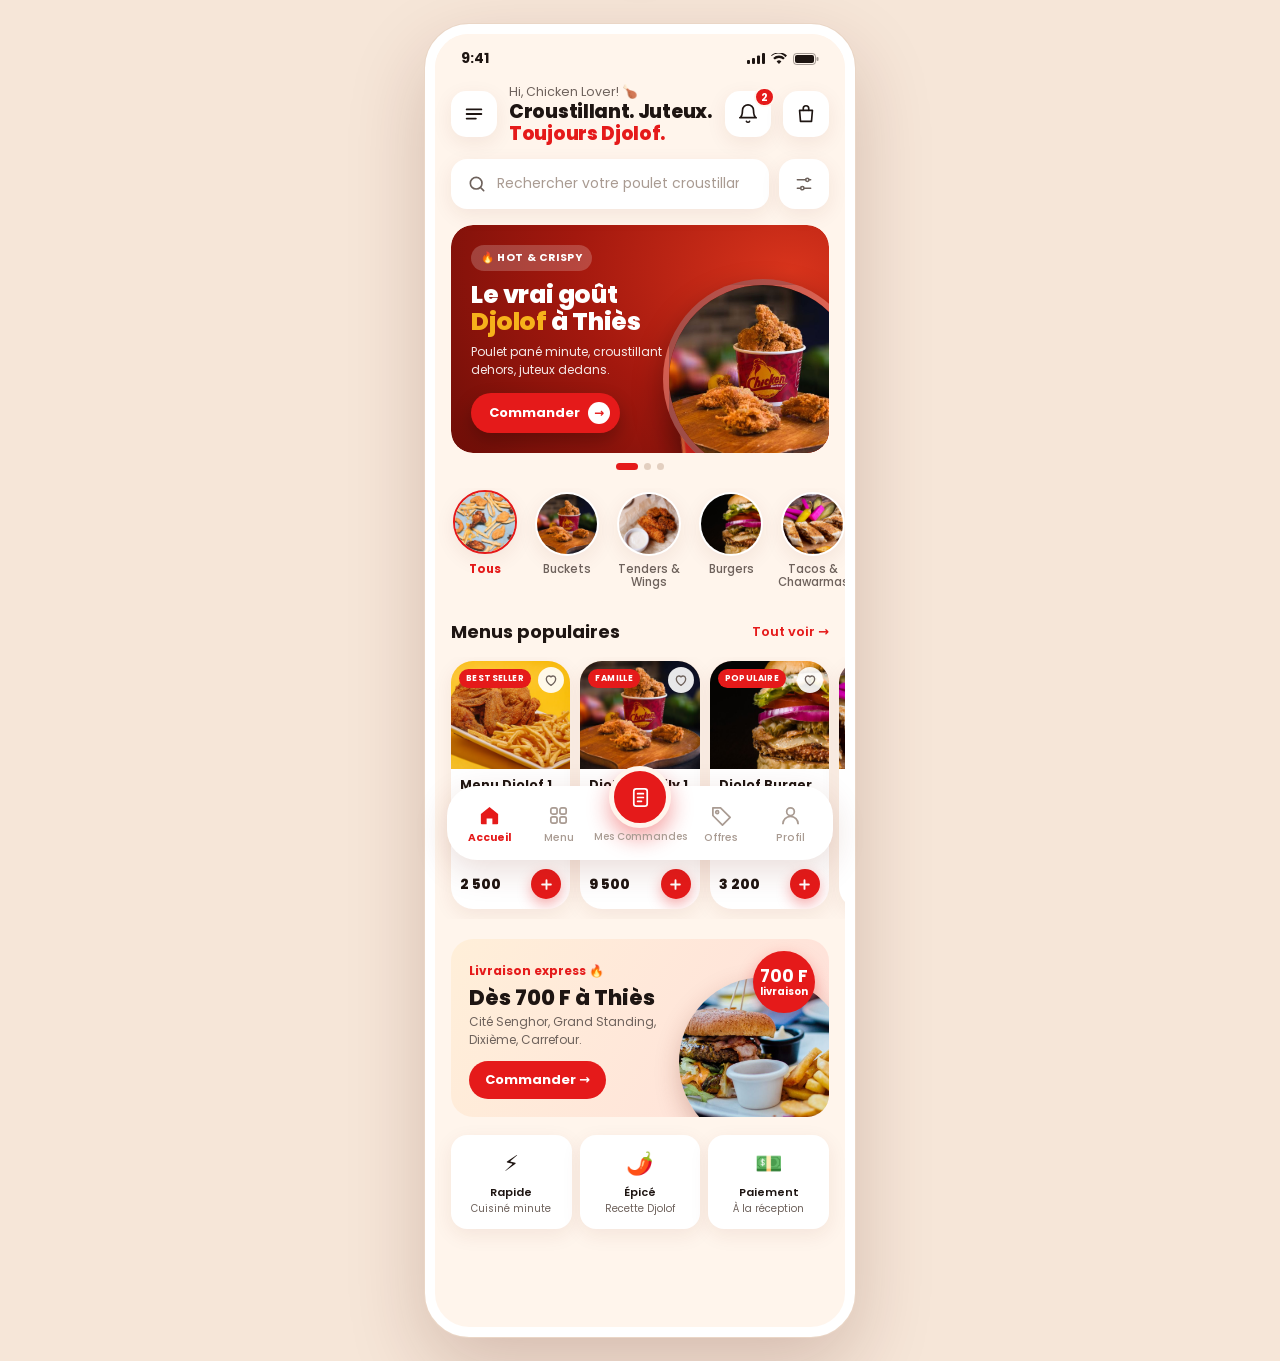
==== commit f081dcda: "Djolof Chicken : vraie carte EDK Thiès (Yassir) et photos Pexels vérifiées, stockées dans images/ Ca" ====
--- a/djolof-chicken/index.html
+++ b/djolof-chicken/index.html
@@ -602,8 +602,9 @@
 /* ═══════════════════════════════════════════════════════════
    1 · DONNÉES DU RESTAURANT — seule partie à modifier
    ═══════════════════════════════════════════════════════════ */
-/* Photos libres de droits Pexels (licence Pexels : usage commercial gratuit, sans attribution) */
-const PX = (id, w = 600) => `https://images.pexels.com/photos/${id}/pexels-photo-${id}.jpeg?auto=compress&cs=tinysrgb&w=${w}`;
+/* Photos libres de droits Pexels (licence Pexels : usage commercial gratuit, sans attribution),
+   copiées dans images/ ; le nom du fichier = numéro de la photo sur pexels.com */
+const IMG = (id) => `images/${id}.jpg`;
 
 const DATA = {
   brand: 'Djolof Chicken Thiès',
@@ -617,45 +618,64 @@
     { name: 'Zone B', fee: 1000, quartiers: ['Nguinth', 'Keur Mame Elhadji', 'Thialy'] }
   ],
   cats: [
-    { id: 'all',    label: 'Tous',              icon: '🍽️', img: PX(6941027, 200) },
-    { id: 'bucket', label: 'Buckets',           icon: '🍗', img: PX(5474676, 200) },
-    { id: 'tender', label: 'Tenders & Wings',   icon: '🍤', img: PX(29653191, 200) },
-    { id: 'burger', label: 'Burgers',           icon: '🍔', img: PX(19247582, 200) },
-    { id: 'tacos',  label: 'Tacos & Chawarmas', icon: '🌯', img: PX(6416559, 200) },
-    { id: 'drink',  label: 'Frites & Boissons', icon: '🥤', img: PX(8879626, 200) }
+    { id: 'all',    label: 'Tous',              icon: '🍽️', img: IMG(6941027) },
+    { id: 'bucket', label: 'Buckets',           icon: '🍗', img: IMG(5474676) },
+    { id: 'tender', label: 'Tenders & Wings',   icon: '🌶️', img: IMG(29653191) },
+    { id: 'burger', label: 'Burgers',           icon: '🍔', img: IMG(19247582) },
+    { id: 'tacos',  label: 'Tacos & Chawarmas', icon: '🌯', img: IMG(18177335) },
+    { id: 'plate',  label: 'Assiettes',         icon: '🍽️', img: IMG(1352264) },
+    { id: 'pizza',  label: 'Pizzas',            icon: '🍕', img: IMG(14590497) },
+    { id: 'drink',  label: 'Frites & Boissons', icon: '🍟', img: IMG(27758755) }
   ],
-  /* Carte Djolof Chicken (prix en F CFA).
-     src: 'thies' = prix donné pour Thiès ; 'dakar' = prix relevé sur les fiches Yassir des restaurants
-     de Dakar, À CONFIRMER pour Thiès.
-     img : photo libre de droits (Pexels) ou fichier local ; sinon l'emoji sert d'illustration. */
+  /* Carte Djolof Chicken EDK Thiès (prix en F CFA).
+     src : 'edk'   = prix affiché sur la fiche Yassir de Djolof Chicken EDK Thiès ;
+           'thies' = prix donné pour Thiès (fiche Yassir Nguinth ou tarifs communiqués) ;
+           'web'   = prix relevé ailleurs (Dakar, annuaires) : À CONFIRMER avec le restaurant.
+     Les menus poulet sont « Épuisé » sur Yassir : leur prix n'y est pas affiché. */
   items: [
-    { id: 'classic',  cat: 'bucket', name: 'Menu Classic / Épicé', desc: '2 pcs poulet + frites + canette',          price: 2500,  emo: '🍗', side: '🍟', badge: 'Bestseller', rate: '4.8', src: 'thies', img: PX(12118979) },
-    { id: 'djolof2',  cat: 'bucket', name: 'Menu Djolof 2',        desc: '3 pcs poulet + frites + soda',             price: 3500,  emo: '🍗', side: '🍟', badge: '',           rate: '4.7', src: 'dakar', img: PX(2960569) },
-    { id: 'djolof3',  cat: 'bucket', name: 'Menu Djolof 3',        desc: '5 pcs poulet + frites + soda',             price: 5500,  emo: '🍗', side: '🥤', badge: '',           rate: '4.7', src: 'dakar', img: PX(15390177) },
-    { id: 'family1',  cat: 'bucket', name: 'Menu Family 1',        desc: '8 pcs poulet + frites + boisson GM',       price: 9500,  emo: '🍗', side: '🥤', badge: 'Famille',    rate: '4.8', src: 'thies', img: PX(14686448) },
-    { id: 'family2',  cat: 'bucket', name: 'Menu Family 2',        desc: '15 pcs poulet + frites + boisson GM',      price: 16500, emo: '🍗', side: '🍗', badge: 'XXL',        rate: '4.9', src: 'thies', img: PX(5474676) },
-    { id: 'family3',  cat: 'bucket', name: 'Menu Family 3',        desc: '22 pcs poulet + frites + boisson magnum',  price: 21500, emo: '🍗', side: '🍗', badge: 'Géant',      rate: '4.9', src: 'thies', img: PX(6941027) },
-    { id: 'tender4',  cat: 'tender', name: 'Djolof Tender 4 pcs',  desc: '4 tenders + frites + soda',                price: 2800,  emo: '🍤', side: '🍟', badge: '',           rate: '4.7', src: 'dakar', img: PX(29653191) },
-    { id: 'tender8',  cat: 'tender', name: 'Djolof Tender 8 pcs',  desc: '8 tenders + frites + soda',                price: 4800,  emo: '🍤', side: '🥤', badge: '',           rate: '4.7', src: 'dakar', img: PX(11118936) },
-    { id: 'ap1',      cat: 'tender', name: 'Djolof AP 1',          desc: '4 ailes de poulet épicées',                price: 2000,  emo: '🍗', side: '🌶️', badge: 'Épicé',      rate: '4.6', src: 'dakar', img: PX(10648394) },
-    { id: 'ap2',      cat: 'tender', name: 'Djolof AP 2',          desc: '8 ailes de poulet épicées',                price: 3500,  emo: '🍗', side: '🌶️', badge: 'Épicé',      rate: '4.6', src: 'dakar', img: PX(6941026) },
-    { id: 'nuggets5', cat: 'tender', name: 'Djolof Nuggets 5 pcs', desc: '5 nuggets + frites',                       price: 2000,  emo: '🍤', side: '🍟', badge: '',           rate: '4.5', src: 'dakar', img: PX(15529775) },
-    { id: 'nuggets10',cat: 'tender', name: 'Djolof Nuggets 10 pcs',desc: '10 nuggets + frites',                      price: 3000,  emo: '🍤', side: '🍟', badge: '',           rate: '4.5', src: 'dakar', img: PX(24182618) },
-    { id: 'popcorn',  cat: 'tender', name: 'Poulet Pop-Corn GM',   desc: 'Grand modèle, facile à emporter',          price: 2500,  emo: '🍿', side: '🍗', badge: '',           rate: '4.6', src: 'thies', img: PX(4253705) },
-    { id: 'burgerxl', cat: 'burger', name: 'Djolof Burger XL',     desc: 'Le burger signature, format XL',           price: 3200,  emo: '🍔', side: '',   badge: 'Populaire',  rate: '4.7', src: 'thies', img: PX(19247582), tint: 'red' },
-    { id: 'fish',     cat: 'burger', name: 'Djolof Burger Fish',   desc: 'Burger poisson + frites + soda',           price: 3000,  emo: '🍔', side: '🐟', badge: '',           rate: '4.5', src: 'dakar', img: PX(5860588), tint: 'red' },
-    { id: 'cheese',   cat: 'burger', name: 'Cheese Burger Simple', desc: 'Steak, cheddar fondant, sauce maison',     price: 1500,  emo: '🍔', side: '🧀', badge: '',           rate: '4.5', src: 'thies', img: PX(19247562), tint: 'red' },
-    { id: 'tacospoulet', cat: 'tacos', name: 'Tacos Djolof Poulet', desc: 'Poulet, maïs, frites, sauce fromagère',  price: 3000,  emo: '🌮', side: '',   badge: 'Populaire',  rate: '4.7', src: 'thies', img: PX(4955219), tint: 'red' },
-    { id: 'tacosviande', cat: 'tacos', name: 'Tacos Djolof Viande', desc: 'Viande hachée, maïs, frites, sauce fromagère', price: 3000, emo: '🌮', side: '🥩', badge: '',        rate: '4.6', src: 'dakar', img: PX(18032209), tint: 'red' },
-    { id: 'tacosclassic', cat: 'tacos', name: 'Tacos Classique',   desc: 'Le tacos simple et généreux',              price: 2500,  emo: '🌮', side: '',   badge: '',           rate: '4.5', src: 'dakar', img: PX(8448318), tint: 'red' },
-    { id: 'chawsimple', cat: 'tacos', name: 'Chawarma Simple',     desc: 'Chawarma poulet garni',                    price: 1500,  emo: '🌯', side: '',   badge: '',           rate: '4.5', src: 'dakar', img: PX(9980764), tint: 'red' },
-    { id: 'chawarma', cat: 'tacos',  name: 'Chawarma Royal + Œuf', desc: 'Chawarma garni + œuf',                     price: 1800,  emo: '🌯', side: '🥚', badge: '',           rate: '4.6', src: 'thies', img: PX(6416559), tint: 'red' },
-    { id: 'fritespm', cat: 'drink',  name: 'Frites PM',            desc: 'Petit modèle',                             price: 500,   emo: '🍟', side: '',   badge: '',           rate: '',    src: 'dakar', img: PX(4109234) },
-    { id: 'fritesgm', cat: 'drink',  name: 'Frites GM',            desc: 'Grand modèle',                             price: 1000,  emo: '🍟', side: '🍟', badge: '',           rate: '',    src: 'dakar', img: PX(11485199) },
-    { id: 'boissonpm',cat: 'drink',  name: 'Boisson PM',           desc: 'Soda petit modèle',                        price: 500,   emo: '🥤', side: '',   badge: '',           rate: '',    src: 'dakar', img: PX(8880742), tint: 'cool' },
-    { id: 'boissongm',cat: 'drink',  name: 'Boisson GM',           desc: 'Soda grand modèle',                        price: 1000,  emo: '🥤', side: '🧊', badge: '',           rate: '',    src: 'dakar', img: PX(8879626), tint: 'cool' }
+    { id: 'djolof1', cat: 'bucket', name: 'Menu Djolof 1', desc: '2 pcs poulet + frites + canette · classique ou épicé', price: 2500, emo: '🍗', side: '', badge: 'Bestseller', rate: '4.8', src: 'thies', img: IMG(12118979) },
+    { id: 'djolof2', cat: 'bucket', name: 'Menu Djolof 2', desc: '3 pcs poulet + frites + soda', price: 3500, emo: '🍗', side: '', badge: '', rate: '4.7', src: 'web', img: IMG(15390177) },
+    { id: 'djolof3', cat: 'bucket', name: 'Menu Djolof 3', desc: '5 pcs poulet + frites + soda', price: 5500, emo: '🍗', side: '', badge: '', rate: '4.7', src: 'web', img: IMG(7734563) },
+    { id: 'family1', cat: 'bucket', name: 'Djolof Family 1', desc: '8 pcs poulet + frites + boisson GM', price: 9500, emo: '🍗', side: '', badge: 'Famille', rate: '4.8', src: 'thies', img: IMG(5474676) },
+    { id: 'family2', cat: 'bucket', name: 'Djolof Family 2', desc: '15 pcs poulet + frites + boisson GM', price: 16500, emo: '🍗', side: '', badge: 'XXL', rate: '4.9', src: 'thies', img: IMG(14686448) },
+    { id: 'family3', cat: 'bucket', name: 'Djolof Family 3', desc: '22 pcs poulet + frites + boisson magnum', price: 21500, emo: '🍗', side: '', badge: 'Géant', rate: '4.9', src: 'thies', img: IMG(6941027) },
+    { id: 'wings4', cat: 'tender', name: 'Djolof Wings 4 pcs', desc: '4 ailes de poulet épicées', price: 2000, emo: '🌶️', side: '', badge: 'Épicé', rate: '4.6', src: 'web', img: IMG(13785146) },
+    { id: 'wings8', cat: 'tender', name: 'Djolof Wings 8 pcs', desc: '8 ailes de poulet épicées', price: 3500, emo: '🌶️', side: '', badge: 'Épicé', rate: '4.6', src: 'web', img: IMG(6941026) },
+    { id: 'tender4', cat: 'tender', name: 'Djolof Tender 4 pcs', desc: '4 tenders + frites + soda', price: 2800, emo: '🍗', side: '', badge: '', rate: '4.7', src: 'web', img: IMG(29653191) },
+    { id: 'tender8', cat: 'tender', name: 'Djolof Tender 8 pcs', desc: '8 tenders + frites + soda', price: 4800, emo: '🍗', side: '', badge: '', rate: '4.7', src: 'web', img: IMG(11118936) },
+    { id: 'nuggets5', cat: 'tender', name: 'Djolof Nuggets 5 pcs', desc: '5 nuggets + frites', price: 2000, emo: '🍗', side: '', badge: '', rate: '4.5', src: 'web', img: IMG(15529775) },
+    { id: 'nuggets10', cat: 'tender', name: 'Djolof Nuggets 10 pcs', desc: '10 nuggets + frites', price: 3000, emo: '🍗', side: '', badge: '', rate: '4.5', src: 'web', img: IMG(15529775) },
+    { id: 'popcornpm', cat: 'tender', name: 'Djolof Popcorn PM', desc: 'Poulet pop-corn, petit modèle', price: 1800, emo: '🍿', side: '', badge: '', rate: '4.6', src: 'web', img: IMG(4253705) },
+    { id: 'popcorngm', cat: 'tender', name: 'Djolof Popcorn GM', desc: 'Poulet pop-corn, grand modèle', price: 2500, emo: '🍿', side: '', badge: '', rate: '4.6', src: 'thies', img: IMG(4253705) },
+    { id: 'crevettepm', cat: 'tender', name: 'Djolof Crevette PM', desc: 'Crevettes panées, petit modèle', price: 2500, emo: '🦐', side: '', badge: '', rate: '4.5', src: 'web', img: IMG(16694957) },
+    { id: 'crevettegm', cat: 'tender', name: 'Djolof Crevette GM', desc: 'Crevettes panées, grand modèle', price: 4500, emo: '🦐', side: '', badge: '', rate: '4.6', src: 'thies', img: IMG(24405873) },
+    { id: 'djolofburger', cat: 'burger', name: 'Djolof Burger', desc: 'Le burger signature Djolof', price: 3200, emo: '🍔', side: '', badge: 'Populaire', rate: '4.7', src: 'thies', img: IMG(19247582), tint: 'red' },
+    { id: 'fish', cat: 'burger', name: 'Djolof Burger Fish', desc: 'Burger poisson + frites + soda', price: 3000, emo: '🍔', side: '', badge: '', rate: '4.5', src: 'web', img: IMG(5860588), tint: 'red' },
+    { id: 'cheese', cat: 'burger', name: 'Cheese Burger', desc: 'Steak, cheddar fondant, sauce maison', price: 1500, emo: '🍔', side: '', badge: '', rate: '4.5', src: 'edk', img: IMG(19247562), tint: 'red' },
+    { id: 'double', cat: 'burger', name: 'Double Hamburger', desc: 'Deux steaks, double gourmandise', price: 2500, emo: '🍔', side: '', badge: '', rate: '4.6', src: 'edk', img: IMG(7816894), tint: 'red' },
+    { id: 'royal', cat: 'burger', name: 'Hamburger Royal + Œuf', desc: 'Hamburger garni + œuf', price: 1800, emo: '🍔', side: '', badge: '', rate: '4.5', src: 'edk', img: IMG(2293537), tint: 'red' },
+    { id: 'steak', cat: 'burger', name: 'Sandwich Steak', desc: 'Steak, crudités, sauce', price: 1500, emo: '🥖', side: '', badge: '', rate: '4.4', src: 'edk', img: IMG(6608664), tint: 'red' },
+    { id: 'hotdog', cat: 'burger', name: 'Hot-Dog Norvégienne', desc: 'Saucisse, pain moelleux, sauce', price: 1500, emo: '🌭', side: '', badge: '', rate: '4.4', src: 'edk', img: IMG(4113456), tint: 'red' },
+    { id: 'norvdouble', cat: 'burger', name: 'Norvégienne Double', desc: 'Double saucisse', price: 2000, emo: '🌭', side: '', badge: '', rate: '4.4', src: 'edk', img: IMG(23833918), tint: 'red' },
+    { id: 'tacosclassic', cat: 'tacos', name: 'Tacos Classique', desc: 'Le tacos simple et généreux', price: 2500, emo: '🌮', side: '', badge: '', rate: '4.5', src: 'edk', img: IMG(4955219), tint: 'red' },
+    { id: 'tacosdjolof', cat: 'tacos', name: 'Tacos Djolof', desc: 'Poulet ou viande, maïs, frites, sauce fromagère', price: 3000, emo: '🌮', side: '', badge: 'Populaire', rate: '4.7', src: 'edk', img: IMG(18177335), tint: 'red' },
+    { id: 'chawsimple', cat: 'tacos', name: 'Chawarma Simple', desc: 'Chawarma garni', price: 1500, emo: '🌯', side: '', badge: '', rate: '4.5', src: 'edk', img: IMG(9980764), tint: 'red' },
+    { id: 'chawroyal', cat: 'tacos', name: 'Chawarma Royal + Œuf', desc: 'Chawarma garni + œuf', price: 1800, emo: '🌯', side: '', badge: '', rate: '4.6', src: 'edk', img: IMG(6416559), tint: 'red' },
+    { id: 'asteak', cat: 'plate', name: 'Assiette Steak', desc: 'Steak, frites et crudités', price: 2500, emo: '🍽️', side: '', badge: '', rate: '4.5', src: 'edk', img: IMG(1352264) },
+    { id: 'achaw', cat: 'plate', name: 'Assiette Chawarma Viande', desc: 'Chawarma viande, frites, sauce', price: 2500, emo: '🍽️', side: '', badge: '', rate: '4.6', src: 'edk', img: IMG(29285458) },
+    { id: 'aburger', cat: 'plate', name: 'Assiette Hamburger', desc: 'Hamburger servi avec frites', price: 2500, emo: '🍽️', side: '', badge: '', rate: '4.5', src: 'edk', img: IMG(27998840) },
+    { id: 'margarita', cat: 'pizza', name: 'Pizza Margarita', desc: 'Mozzarella, origan, olives noires', price: 3500, emo: '🍕', side: '', badge: '', rate: '', src: 'edk', img: IMG(14590497) },
+    { id: '3fromages', cat: 'pizza', name: 'Pizza Trois Fromages', desc: 'Mozzarella, emmental, roquefort', price: 4000, emo: '🍕', side: '', badge: '', rate: '', src: 'edk', img: IMG(16014980) },
+    { id: 'reine', cat: 'pizza', name: 'Pizza Reine', desc: 'Jambon, champignons, olives noires', price: 4000, emo: '🍕', side: '', badge: '', rate: '', src: 'edk', img: IMG(19260842) },
+    { id: 'orientale', cat: 'pizza', name: 'Pizza Orientale', desc: 'Viande hachée, mozzarella, olives noires', price: 4000, emo: '🍕', side: '', badge: '', rate: '', src: 'edk', img: IMG(315755) },
+    { id: 'pizzachaw', cat: 'pizza', name: 'Pizza Chawarma', desc: 'Viande chawarma, tomate, oignon, persil, mozzarella', price: 4000, emo: '🍕', side: '', badge: '', rate: '', src: 'edk', img: IMG(9957551) },
+    { id: 'teffess', cat: 'pizza', name: 'Pizza Teffess Gui', desc: 'Crevettes, calamar, thon, mozzarella, olives', price: 4000, emo: '🍕', side: '', badge: '', rate: '', src: 'edk', img: IMG(803290) },
+    { id: 'fritespm', cat: 'drink', name: 'Frites PM', desc: 'Petit modèle', price: 500, emo: '🍟', side: '', badge: '', rate: '', src: 'edk', img: IMG(4109234) },
+    { id: 'fritesgm', cat: 'drink', name: 'Frites GM', desc: 'Grand modèle', price: 1000, emo: '🍟', side: '', badge: '', rate: '', src: 'edk', img: IMG(27758755) },
+    { id: 'boissonpm', cat: 'drink', name: 'Boisson PM', desc: 'Soda petit modèle', price: 500, emo: '🥤', side: '', badge: '', rate: '', src: 'web', img: IMG(8880742), tint: 'cool' },
+    { id: 'boissongm', cat: 'drink', name: 'Boisson GM', desc: 'Soda grand modèle', price: 1000, emo: '🥤', side: '', badge: '', rate: '', src: 'web', img: IMG(8879626), tint: 'cool' }
   ],
-  popular: ['classic', 'family1', 'burgerxl', 'tacospoulet', 'tender4', 'family2']
+  popular: ['djolof1', 'family1', 'djolofburger', 'tacosdjolof', 'tender4', 'family2']
 };
 
 /* ═══════════════════════════════════════════════════════════
@@ -717,9 +737,9 @@
 
   /* ─── Vue Accueil ─── */
   const slides = [
-    { cls: '', tag: '🔥 Hot & Crispy', h: 'Le vrai goût <span>Djolof</span> à Thiès', p: 'Poulet pané minute, croustillant dehors, juteux dedans.', cta: 'Commander', go: 'bucket', art: '🍗', small: '🍟', photo: PX(5474676) },
-    { cls: 'gold', tag: '👨‍👩‍👧‍👦 En famille', h: 'Menu Family 2 : <span>15 pièces</span>', p: 'Frites + boisson grand modèle, pour toute la tribu.', cta: 'Je le veux', add: 'family2', art: '🍗', small: '🥤', photo: PX(14686448) },
-    { cls: 'dark', tag: '🛵 Livraison', h: 'Livré chez vous <span>dès 700 F</span>', p: 'Cité Senghor, Dixième, Nguinth, Thialy…', cta: 'Voir le menu', go: 'all', art: '🛵', small: '🍔', photo: PX(7362948) }
+    { cls: '', tag: '🔥 Hot & Crispy', h: 'Le vrai goût <span>Djolof</span> à Thiès', p: 'Poulet pané minute, croustillant dehors, juteux dedans.', cta: 'Commander', go: 'bucket', art: '🍗', small: '🍟', photo: IMG(5474676) },
+    { cls: 'gold', tag: '👨‍👩‍👧‍👦 En famille', h: 'Djolof Family 2 : <span>15 pièces</span>', p: 'Frites + boisson grand modèle, pour toute la tribu.', cta: 'Je le veux', add: 'family2', art: '🍗', small: '🥤', photo: IMG(14686448) },
+    { cls: 'dark', tag: '🛵 Livraison', h: 'Livré chez vous <span>dès 700 F</span>', p: 'Cité Senghor, Dixième, Nguinth, Thialy…', cta: 'Voir le menu', go: 'all', art: '🛵', small: '🍔', photo: IMG(7362948) }
   ];
   $('#vHome').innerHTML = `
     <div class="hero">
@@ -743,7 +763,7 @@
       <p>Cité Senghor, Grand Standing, Dixième, Carrefour.</p>
       <button class="btn-sm" type="button" data-open-cart>Commander →</button>
       <span class="art" aria-hidden="true">🍔</span>
-      <span class="promo-photo" aria-hidden="true"><img src="${PX(70497, 500)}" alt="" onerror="this.parentNode.remove()"></span>
+      <span class="promo-photo" aria-hidden="true"><img src="${IMG(70497)}" alt="" onerror="this.parentNode.remove()"></span>
     </div>
     <div class="perks">
       <div class="perk"><b>⚡</b><span>Rapide</span><small>Cuisiné minute</small></div>
@@ -1078,9 +1098,9 @@
   /* ─── Vue Offres ─── */
   $('#vOffers').innerHTML = `
     <h1 class="view-title">Offres</h1><p class="view-sub">Les bons plans Djolof Chicken Thiès.</p>
-    <div class="card offer gold"><span class="big">🍗<img src="${PX(5474676, 300)}" alt="" onerror="this.remove()"></span><div><h4>Menu Family 2</h4><p>15 pièces + frites + boisson GM, idéal pour 5–6 personnes.</p><button class="btn-sm" type="button" data-inc="family2">Ajouter · ${fcfa(16500)}</button></div></div>
-    <div class="card offer"><span class="big">🛵<img src="${PX(7362948, 300)}" alt="" onerror="this.remove()"></span><div><h4>Livraison dès 700 F</h4><p>Zone A : Cité Senghor, Grand Standing, Dixième, Carrefour.</p><button class="btn-sm" type="button" data-open-cart>Commander</button></div></div>
-    <div class="card offer dark"><span class="big">🏪<img src="${PX(12118979, 300)}" alt="" onerror="this.remove()"></span><div><h4>Retrait gratuit</h4><p>${esc(DATA.pickup.address)}. 0 F de frais.</p><button class="btn-sm" type="button" data-go="menu">Voir le menu</button></div></div>`;
+    <div class="card offer gold"><span class="big">🍗<img src="${IMG(14686448)}" alt="" onerror="this.remove()"></span><div><h4>Djolof Family 2</h4><p>15 pièces + frites + boisson GM, idéal pour 5–6 personnes.</p><button class="btn-sm" type="button" data-inc="family2">Ajouter · ${fcfa(16500)}</button></div></div>
+    <div class="card offer"><span class="big">🛵<img src="${IMG(7362948)}" alt="" onerror="this.remove()"></span><div><h4>Livraison dès 700 F</h4><p>Zone A : Cité Senghor, Grand Standing, Dixième, Carrefour.</p><button class="btn-sm" type="button" data-open-cart>Commander</button></div></div>
+    <div class="card offer dark"><span class="big">🏪<img src="${IMG(12118979)}" alt="" onerror="this.remove()"></span><div><h4>Retrait gratuit</h4><p>${esc(DATA.pickup.address)}. 0 F de frais.</p><button class="btn-sm" type="button" data-go="menu">Voir le menu</button></div></div>`;
 
   /* ═══ Navigation entre les vues ═══ */
   let current = 'home';
